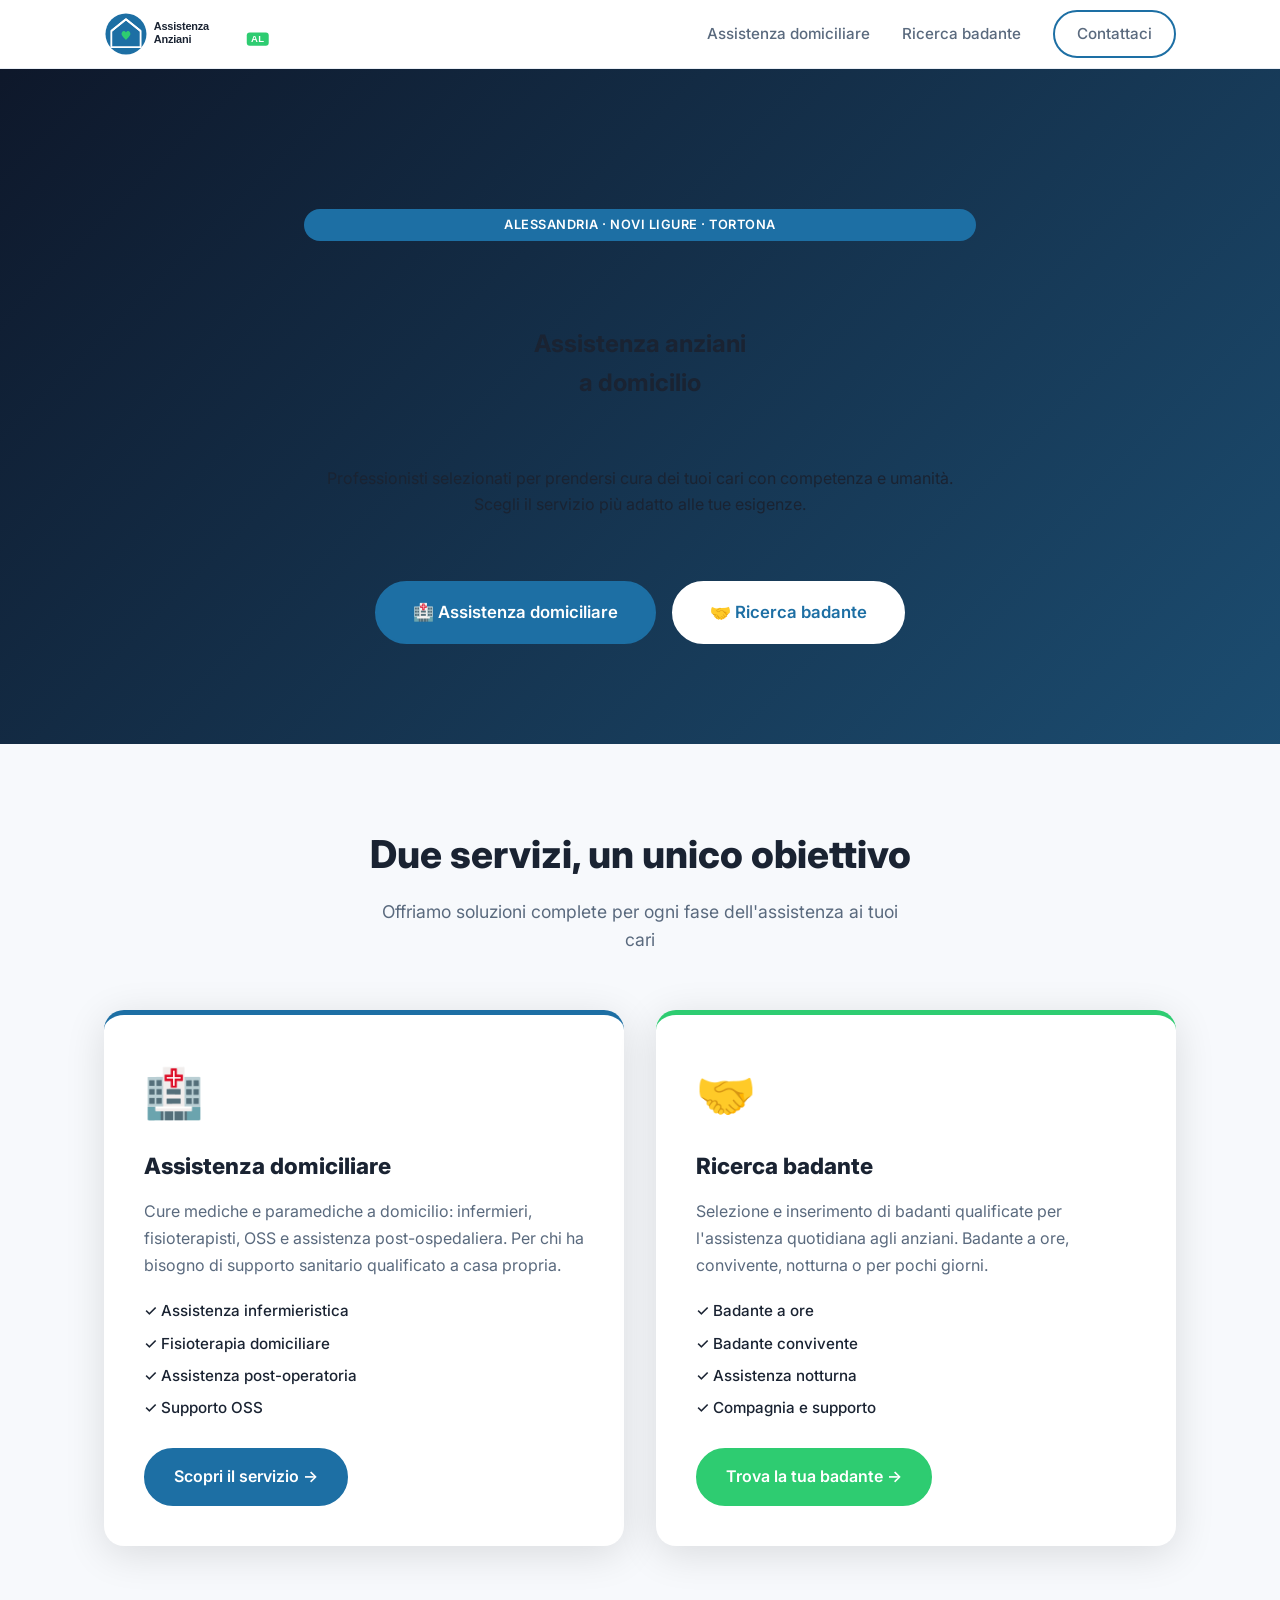
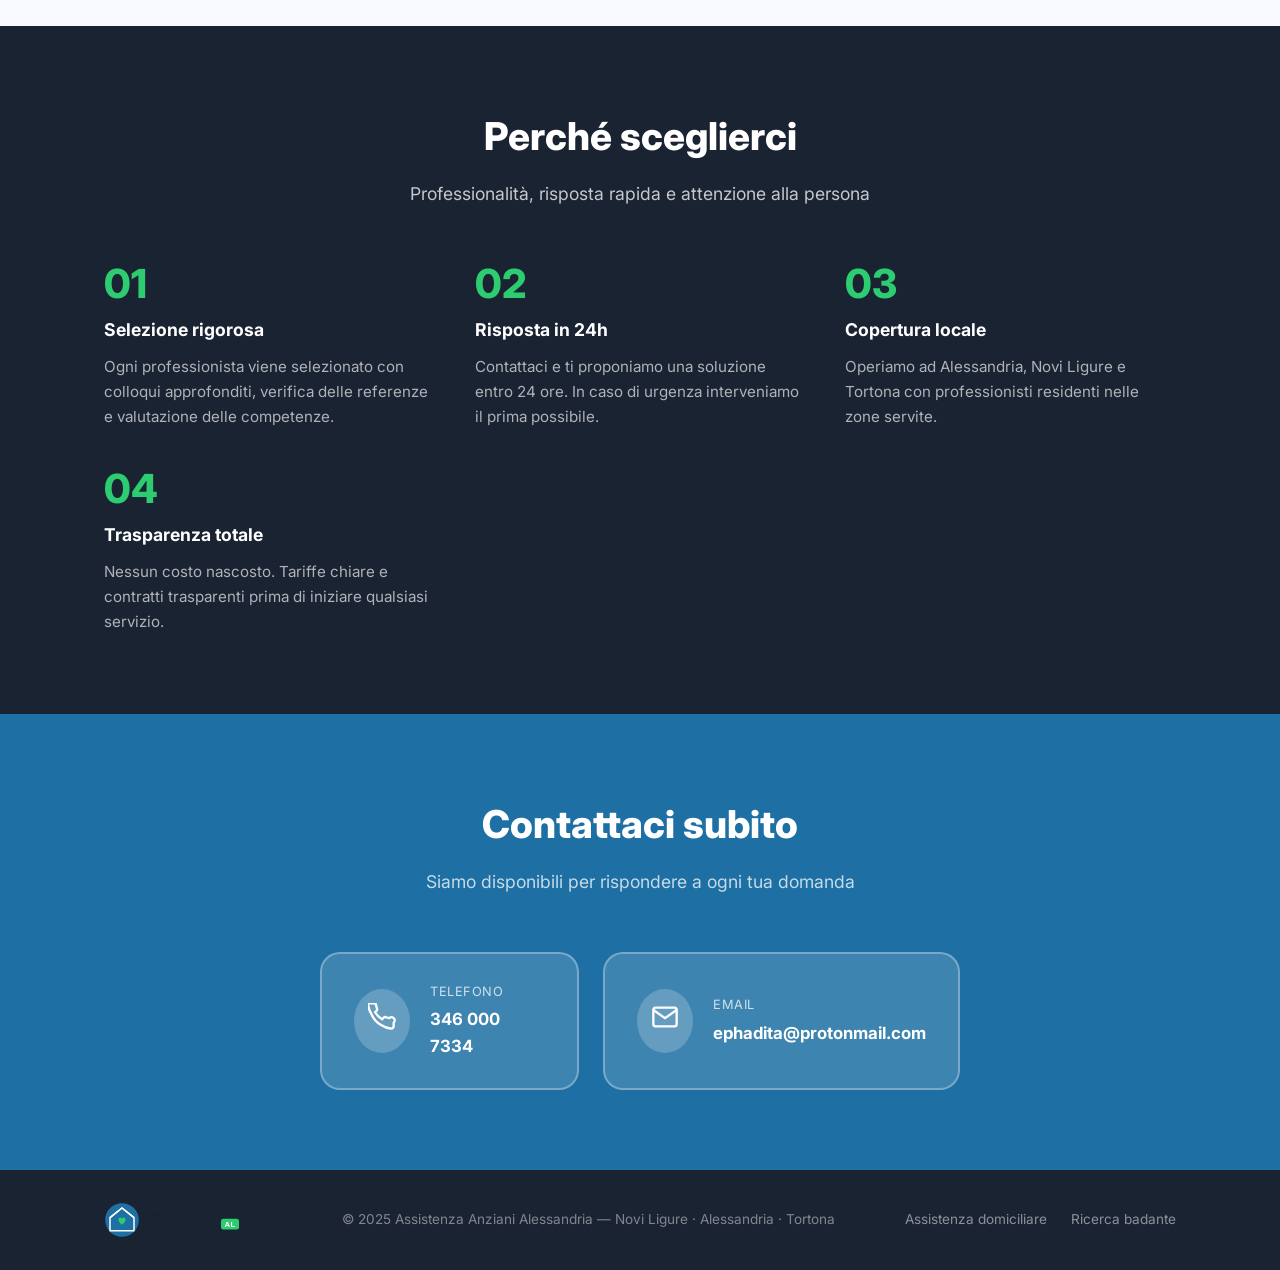
==== index.html @ 013800fb "Add SVG logo to navbar and footer" ====
<!DOCTYPE html>
<html lang="it">
<head>
  <meta charset="UTF-8" />
  <meta name="viewport" content="width=device-width, initial-scale=1.0" />
  <title>Assistenza Anziani Alessandria — Cure Domiciliari e Badanti a Novi Ligure, Alessandria, Tortona</title>
  <meta name="description" content="Assistenza anziani ad Alessandria, Novi Ligure e Tortona. Servizi di assistenza domiciliare professionale e ricerca badanti qualificate. Contattaci subito." />
  <meta name="keywords" content="assistenza anziani Alessandria, badante Alessandria, assistenza domiciliare Novi Ligure, badante Tortona, cure domiciliari Alessandria" />
  <link rel="canonical" href="https://assistenzaanzianialessandria.it/" />
  <meta property="og:title" content="Assistenza Anziani Alessandria" />
  <meta property="og:description" content="Assistenza domiciliare e badanti qualificate ad Alessandria, Novi Ligure e Tortona." />
  <meta property="og:type" content="website" />
  <link rel="preconnect" href="https://fonts.googleapis.com" />
  <link rel="preconnect" href="https://fonts.gstatic.com" crossorigin />
  <link href="https://fonts.googleapis.com/css2?family=Inter:wght@400;500;600;700;800&display=swap" rel="stylesheet" />
  <link rel="stylesheet" href="style.css" />
  <script type="application/ld+json">
  {
    "@context": "https://schema.org",
    "@type": "LocalBusiness",
    "name": "Assistenza Anziani Alessandria",
    "description": "Servizi di assistenza domiciliare e ricerca badanti ad Alessandria, Novi Ligure e Tortona",
    "telephone": "+393460007334",
    "email": "ephadita@protonmail.com",
    "areaServed": ["Alessandria", "Novi Ligure", "Tortona"],
    "serviceType": ["Assistenza domiciliare", "Badante a ore", "Badante convivente"]
  }
  </script>
</head>
<body>

  <header class="navbar">
    <div class="container nav-inner">
      <a href="index.html" class="logo-img"><img src="logo.svg" alt="Assistenza Anziani Alessandria" height="44" /></a>
      <nav class="nav-links">
        <a href="assistenza-domiciliare.html">Assistenza domiciliare</a>
        <a href="badante.html">Ricerca badante</a>
        <a href="#contatti" class="btn btn-outline">Contattaci</a>
      </nav>
      <button class="hamburger" id="hamburger" aria-label="Menu">
        <span></span><span></span><span></span>
      </button>
    </div>
    <div class="mobile-menu" id="mobileMenu">
      <a href="assistenza-domiciliare.html" onclick="closeMobileMenu()">Assistenza domiciliare</a>
      <a href="badante.html" onclick="closeMobileMenu()">Ricerca badante</a>
      <a href="#contatti" onclick="closeMobileMenu()">Contattaci</a>
    </div>
  </header>

  <!-- HERO -->
  <section class="hero">
    <video class="hero-video" autoplay muted loop playsinline>
      <source src="video/hero.mp4" type="video/mp4" />
    </video>
    <div class="hero-overlay"></div>
    <div class="container hero-inner hero-center">
      <span class="badge">Alessandria · Novi Ligure · Tortona</span>
      <h1>Assistenza anziani<br />a domicilio</h1>
      <p>Professionisti selezionati per prendersi cura dei tuoi cari con competenza e umanità. Scegli il servizio più adatto alle tue esigenze.</p>
      <div class="hero-cta hero-cta-center">
        <a href="assistenza-domiciliare.html" class="btn btn-primary btn-lg">🏥 Assistenza domiciliare</a>
        <a href="badante.html" class="btn btn-white btn-lg">🤝 Ricerca badante</a>
      </div>
    </div>
  </section>

  <!-- DUE SERVIZI -->
  <section class="section section-light">
    <div class="container">
      <div class="section-header">
        <h2>Due servizi, un unico obiettivo</h2>
        <p>Offriamo soluzioni complete per ogni fase dell'assistenza ai tuoi cari</p>
      </div>
      <div class="split-grid">
        <div class="split-card split-blue">
          <div class="split-icon">🏥</div>
          <h3>Assistenza domiciliare</h3>
          <p>Cure mediche e paramediche a domicilio: infermieri, fisioterapisti, OSS e assistenza post-ospedaliera. Per chi ha bisogno di supporto sanitario qualificato a casa propria.</p>
          <ul class="split-list">
            <li>✓ Assistenza infermieristica</li>
            <li>✓ Fisioterapia domiciliare</li>
            <li>✓ Assistenza post-operatoria</li>
            <li>✓ Supporto OSS</li>
          </ul>
          <a href="assistenza-domiciliare.html" class="btn btn-primary">Scopri il servizio →</a>
        </div>
        <div class="split-card split-green">
          <div class="split-icon">🤝</div>
          <h3>Ricerca badante</h3>
          <p>Selezione e inserimento di badanti qualificate per l'assistenza quotidiana agli anziani. Badante a ore, convivente, notturna o per pochi giorni.</p>
          <ul class="split-list">
            <li>✓ Badante a ore</li>
            <li>✓ Badante convivente</li>
            <li>✓ Assistenza notturna</li>
            <li>✓ Compagnia e supporto</li>
          </ul>
          <a href="badante.html" class="btn btn-accent">Trova la tua badante →</a>
        </div>
      </div>
    </div>
  </section>

  <!-- PERCHÉ NOI -->
  <section class="section section-dark">
    <div class="container">
      <div class="section-header light">
        <h2>Perché sceglierci</h2>
        <p>Professionalità, risposta rapida e attenzione alla persona</p>
      </div>
      <div class="features-grid">
        <div class="feature">
          <div class="feature-num">01</div>
          <h3>Selezione rigorosa</h3>
          <p>Ogni professionista viene selezionato con colloqui approfonditi, verifica delle referenze e valutazione delle competenze.</p>
        </div>
        <div class="feature">
          <div class="feature-num">02</div>
          <h3>Risposta in 24h</h3>
          <p>Contattaci e ti proponiamo una soluzione entro 24 ore. In caso di urgenza interveniamo il prima possibile.</p>
        </div>
        <div class="feature">
          <div class="feature-num">03</div>
          <h3>Copertura locale</h3>
          <p>Operiamo ad Alessandria, Novi Ligure e Tortona con professionisti residenti nelle zone servite.</p>
        </div>
        <div class="feature">
          <div class="feature-num">04</div>
          <h3>Trasparenza totale</h3>
          <p>Nessun costo nascosto. Tariffe chiare e contratti trasparenti prima di iniziare qualsiasi servizio.</p>
        </div>
      </div>
    </div>
  </section>

  <!-- CONTATTI -->
  <section id="contatti" class="section section-primary">
    <div class="container">
      <div class="section-header light">
        <h2>Contattaci subito</h2>
        <p>Siamo disponibili per rispondere a ogni tua domanda</p>
      </div>
      <div class="contact-grid">
        <a href="tel:3460007334" class="contact-card">
          <div class="contact-icon">
            <svg width="28" height="28" viewBox="0 0 24 24" fill="none" stroke="currentColor" stroke-width="2"><path d="M22 16.92v3a2 2 0 01-2.18 2 19.79 19.79 0 01-8.63-3.07A19.5 19.5 0 013.07 9.81a19.79 19.79 0 01-3.07-8.67A2 2 0 012 .18h3a2 2 0 012 1.72c.127.96.361 1.903.7 2.81a2 2 0 01-.45 2.11L6.09 7.91a16 16 0 006 6l1.27-1.27a2 2 0 012.11-.45c.907.339 1.85.573 2.81.7A2 2 0 0122 16.92z"/></svg>
          </div>
          <div>
            <p class="contact-label">Telefono</p>
            <p class="contact-value">346 000 7334</p>
          </div>
        </a>
        <a href="mailto:ephadita@protonmail.com" class="contact-card">
          <div class="contact-icon">
            <svg width="28" height="28" viewBox="0 0 24 24" fill="none" stroke="currentColor" stroke-width="2"><path d="M4 4h16c1.1 0 2 .9 2 2v12c0 1.1-.9 2-2 2H4c-1.1 0-2-.9-2-2V6c0-1.1.9-2 2-2z"/><polyline points="22,6 12,13 2,6"/></svg>
          </div>
          <div>
            <p class="contact-label">Email</p>
            <p class="contact-value">ephadita@protonmail.com</p>
          </div>
        </a>
      </div>
    </div>
  </section>

  <footer class="footer">
    <div class="container footer-inner">
      <img src="logo.svg" alt="Assistenza Anziani Alessandria" height="36" />
      <p>© 2025 Assistenza Anziani Alessandria — Novi Ligure · Alessandria · Tortona</p>
      <div class="footer-links">
        <a href="assistenza-domiciliare.html">Assistenza domiciliare</a>
        <a href="badante.html">Ricerca badante</a>
      </div>
    </div>
  </footer>

  <script src="main.js"></script>
</body>
</html>
---- style.css ----
*, *::before, *::after { box-sizing: border-box; margin: 0; padding: 0; }

:root {
  --primary: #1d6fa4;
  --primary-dark: #155a87;
  --primary-light: #e8f4fd;
  --accent: #2ecc71;
  --accent-dark: #27ae60;
  --dark: #1a2332;
  --dark-mid: #2c3e50;
  --gray-100: #f7f9fc;
  --gray-200: #e9eef5;
  --gray-400: #9aa5b4;
  --gray-600: #5a6a7e;
  --white: #ffffff;
  --text: #1a2332;
  --text-light: #5a6a7e;
  --radius: 12px;
  --radius-lg: 20px;
  --shadow: 0 4px 24px rgba(0,0,0,0.08);
  --shadow-lg: 0 8px 40px rgba(0,0,0,0.12);
  --font: 'Inter', system-ui, sans-serif;
}

html { scroll-behavior: smooth; }
body { font-family: var(--font); color: var(--text); background: var(--white); line-height: 1.6; }

/* LAYOUT */
.container { max-width: 1120px; margin: 0 auto; padding: 0 24px; }
.section { padding: 80px 0; }
.section-light { background: var(--gray-100); }
.section-dark { background: var(--dark); }
.section-primary { background: var(--primary); }

/* SECTION HEADER */
.section-header { text-align: center; margin-bottom: 56px; }
.section-header h2 { font-size: clamp(1.8rem, 3vw, 2.5rem); font-weight: 800; margin-bottom: 12px; }
.section-header p { font-size: 1.1rem; color: var(--text-light); max-width: 540px; margin: 0 auto; }
.section-header.light h2 { color: var(--white); }
.section-header.light p { color: rgba(255,255,255,0.75); }

/* BUTTONS */
.btn {
  display: inline-flex; align-items: center; gap: 8px;
  padding: 14px 28px; border-radius: 50px; font-weight: 600; font-size: 1rem;
  text-decoration: none; border: 2px solid transparent; cursor: pointer;
  transition: all .2s ease; white-space: nowrap;
}
.btn-primary { background: var(--primary); color: var(--white); border-color: var(--primary); }
.btn-primary:hover { background: var(--primary-dark); border-color: var(--primary-dark); transform: translateY(-2px); box-shadow: var(--shadow); }
.btn-secondary { background: var(--white); color: var(--primary); border-color: var(--gray-200); }
.btn-secondary:hover { border-color: var(--primary); transform: translateY(-2px); }
.btn-outline { border-color: var(--primary); color: var(--primary); background: transparent; padding: 10px 22px; }
.btn-outline:hover { background: var(--primary); color: var(--white); }

/* NAVBAR */
.navbar {
  position: sticky; top: 0; z-index: 100;
  background: rgba(255,255,255,0.95); backdrop-filter: blur(12px);
  border-bottom: 1px solid var(--gray-200);
}
.nav-inner { display: flex; align-items: center; justify-content: space-between; height: 68px; }
.logo { font-size: 1.4rem; font-weight: 800; color: var(--dark); text-decoration: none; }
.logo span { color: var(--primary); }
.nav-links { display: flex; align-items: center; gap: 32px; }
.nav-links a { color: var(--text-light); text-decoration: none; font-weight: 500; font-size: .95rem; transition: color .2s; }
.nav-links a:hover { color: var(--primary); }
.hamburger { display: none; flex-direction: column; gap: 5px; background: none; border: none; cursor: pointer; padding: 4px; }
.hamburger span { display: block; width: 24px; height: 2px; background: var(--dark); border-radius: 2px; transition: all .3s; }
.mobile-menu { display: none; flex-direction: column; padding: 16px 24px 24px; border-top: 1px solid var(--gray-200); gap: 4px; }
.mobile-menu a { padding: 12px 0; color: var(--text); font-weight: 500; text-decoration: none; border-bottom: 1px solid var(--gray-200); }
.mobile-menu.open { display: flex; }

/* HERO */
.hero { position: relative; padding: 140px 0 100px; overflow: hidden; background: var(--dark); }
.hero-video {
  position: absolute; inset: 0; width: 100%; height: 100%;
  object-fit: cover; object-position: center; z-index: 0;
}
.hero-overlay {
  position: absolute; inset: 0; z-index: 1;
  background: linear-gradient(135deg, rgba(10,20,40,0.75) 0%, rgba(29,111,164,0.55) 100%);
}
.hero-inner { position: relative; z-index: 2; display: grid; grid-template-columns: 1fr 1fr; gap: 64px; align-items: center; }
.hero-text h1 { color: var(--white); }
.hero-text p { color: rgba(255,255,255,0.85); }
.badge { display: inline-block; background: var(--primary); color: var(--white); font-size: .8rem; font-weight: 600; padding: 6px 16px; border-radius: 50px; margin-bottom: 20px; letter-spacing: .5px; text-transform: uppercase; }
.hero-text h1 { font-size: clamp(2.2rem, 4vw, 3.2rem); font-weight: 800; line-height: 1.15; margin-bottom: 20px; color: var(--dark); }
.hero-text p { font-size: 1.15rem; color: var(--text-light); margin-bottom: 36px; max-width: 480px; }
.hero-cta { display: flex; gap: 16px; flex-wrap: wrap; }
.hero-visual { display: flex; flex-direction: column; gap: 16px; }
.hero-card {
  background: var(--white); border-radius: var(--radius); padding: 20px 24px;
  box-shadow: var(--shadow); display: flex; align-items: center; gap: 16px;
  border-left: 4px solid var(--primary);
}
.hero-card-icon { font-size: 1.8rem; }
.hero-card-title { font-weight: 700; font-size: 1rem; color: var(--dark); }
.hero-card-sub { font-size: .875rem; color: var(--text-light); }

/* SERVICES */
.services-grid { display: grid; grid-template-columns: repeat(auto-fit, minmax(300px, 1fr)); gap: 24px; }
.service-card {
  background: var(--white); border-radius: var(--radius-lg); padding: 32px;
  box-shadow: var(--shadow); transition: transform .2s, box-shadow .2s;
  border: 1px solid var(--gray-200);
}
.service-card:hover { transform: translateY(-4px); box-shadow: var(--shadow-lg); }
.service-icon { font-size: 2.4rem; margin-bottom: 16px; }
.service-card h3 { font-size: 1.15rem; font-weight: 700; margin-bottom: 10px; color: var(--dark); }
.service-card p { color: var(--text-light); font-size: .95rem; line-height: 1.65; }

/* FEATURES */
.features-grid { display: grid; grid-template-columns: repeat(auto-fit, minmax(240px, 1fr)); gap: 40px; }
.feature { }
.feature-num { font-size: 2.5rem; font-weight: 800; color: var(--accent); line-height: 1; margin-bottom: 12px; }
.feature h3 { font-size: 1.1rem; font-weight: 700; color: var(--white); margin-bottom: 10px; }
.feature p { color: rgba(255,255,255,0.65); font-size: .95rem; line-height: 1.65; }

/* AREAS */
.areas-grid { display: grid; grid-template-columns: repeat(3, 1fr); gap: 24px; margin-bottom: 24px; }
.area-card {
  background: var(--white); border-radius: var(--radius-lg); padding: 36px 24px;
  text-align: center; box-shadow: var(--shadow); border: 2px solid var(--gray-200);
  transition: border-color .2s, transform .2s;
}
.area-card:hover { border-color: var(--primary); transform: translateY(-4px); }
.area-pin { font-size: 2rem; margin-bottom: 12px; }
.area-card h3 { font-size: 1.25rem; font-weight: 700; margin-bottom: 8px; color: var(--dark); }
.area-card p { color: var(--text-light); font-size: .9rem; }
.areas-note { text-align: center; color: var(--text-light); font-size: .95rem; }
.areas-note a { color: var(--primary); font-weight: 600; text-decoration: none; }
.areas-note a:hover { text-decoration: underline; }

/* CONTACTS */
.contact-grid { display: grid; grid-template-columns: repeat(2, 1fr); gap: 24px; max-width: 640px; margin: 0 auto; }
.contact-card {
  background: rgba(255,255,255,0.15); border: 2px solid rgba(255,255,255,0.3);
  border-radius: var(--radius-lg); padding: 28px 32px; display: flex;
  align-items: center; gap: 20px; text-decoration: none; color: var(--white);
  transition: background .2s, transform .2s;
}
.contact-card:hover { background: rgba(255,255,255,0.25); transform: translateY(-2px); }
.contact-icon { background: rgba(255,255,255,0.2); border-radius: 50%; padding: 14px; flex-shrink: 0; }
.contact-label { font-size: .8rem; opacity: .75; text-transform: uppercase; letter-spacing: .5px; margin-bottom: 4px; }
.contact-value { font-weight: 700; font-size: 1.05rem; }

/* FOOTER */
.footer { background: var(--dark); padding: 32px 0; }
.footer-inner { display: flex; align-items: center; justify-content: space-between; flex-wrap: wrap; gap: 16px; }
.footer .logo { color: var(--white); }
.footer p { color: rgba(255,255,255,0.45); font-size: .85rem; }
.footer-links { display: flex; gap: 24px; }
.footer-links a { color: rgba(255,255,255,0.5); font-size: .85rem; text-decoration: none; transition: color .2s; }
.footer-links a:hover { color: var(--white); }

/* RESPONSIVE */
@media (max-width: 768px) {
  .nav-links { display: none; }
  .hamburger { display: flex; }
  .hero { padding: 60px 0 40px; }
  .hero-inner { grid-template-columns: 1fr; gap: 40px; }
  .hero-visual { flex-direction: column; }
  .areas-grid { grid-template-columns: 1fr; }
  .contact-grid { grid-template-columns: 1fr; }
  .footer-inner { flex-direction: column; text-align: center; }
  .footer-links { justify-content: center; }
  .section { padding: 56px 0; }
}

@media (max-width: 480px) {
  .hero-cta { flex-direction: column; }
  .btn { justify-content: center; }
}

/* WIZARD */
.wizard { max-width: 780px; margin: 0 auto; background: var(--white); border-radius: var(--radius-lg); box-shadow: var(--shadow-lg); padding: 48px; }

.wizard-progress { display: flex; align-items: center; justify-content: center; margin-bottom: 48px; }
.wizard-step-dot {
  width: 36px; height: 36px; border-radius: 50%; background: var(--gray-200);
  color: var(--gray-400); font-weight: 700; font-size: .9rem;
  display: flex; align-items: center; justify-content: center;
  transition: all .3s;
}
.wizard-step-dot.active { background: var(--primary); color: var(--white); }
.wizard-step-dot.done { background: var(--accent); color: var(--white); }
.wizard-line { flex: 1; height: 2px; background: var(--gray-200); max-width: 80px; margin: 0 8px; }

.wizard-panel { display: none; }
.wizard-panel.active { display: block; }
.wizard-title { font-size: 1.2rem; font-weight: 700; color: var(--dark); margin-bottom: 24px; }

/* Radio group */
.radio-group { display: flex; gap: 16px; flex-wrap: wrap; }
.radio-group.vertical { flex-direction: column; gap: 10px; }
.radio-card input { display: none; }
.radio-box {
  display: flex; flex-direction: column; align-items: center; gap: 8px;
  padding: 18px 24px; border: 2px solid var(--gray-200); border-radius: var(--radius);
  cursor: pointer; transition: all .2s; min-width: 120px; text-align: center;
  font-weight: 600; font-size: .95rem; color: var(--text);
}
.radio-card.wide .radio-box { flex-direction: row; justify-content: flex-start; min-width: 100%; padding: 14px 20px; }
.radio-icon { font-size: 1.8rem; }
.radio-card input:checked + .radio-box { border-color: var(--primary); background: var(--primary-light); color: var(--primary); }
.radio-box:hover { border-color: var(--primary); }

/* Activities grid */
.activities-grid { display: grid; grid-template-columns: repeat(5, 1fr); gap: 12px; }
.activity-card input { display: none; }
.activity-box {
  display: flex; flex-direction: column; align-items: center; gap: 10px;
  padding: 18px 10px; border: 2px solid var(--gray-200); border-radius: var(--radius);
  cursor: pointer; transition: all .2s; text-align: center;
  font-size: .8rem; font-weight: 600; color: var(--gray-600); text-transform: uppercase; letter-spacing: .3px;
}
.activity-icon { font-size: 2rem; }
.activity-card input:checked + .activity-box { border-color: var(--primary); background: var(--primary-light); color: var(--primary); }
.activity-box:hover { border-color: var(--primary); transform: translateY(-2px); }

/* Form fields */
.form-grid { display: grid; grid-template-columns: 1fr 1fr; gap: 20px; }
.form-field { display: flex; flex-direction: column; gap: 8px; }
.form-field.full { grid-column: 1 / -1; }
.form-field label { font-weight: 600; font-size: .9rem; color: var(--dark); }
.form-field input, .form-field textarea {
  padding: 12px 16px; border: 2px solid var(--gray-200); border-radius: var(--radius);
  font-family: var(--font); font-size: 1rem; color: var(--text);
  transition: border-color .2s; resize: vertical;
}
.form-field input:focus, .form-field textarea:focus { outline: none; border-color: var(--primary); }

/* Wizard nav */
.wizard-nav { display: flex; justify-content: space-between; margin-top: 40px; gap: 16px; }

/* Success */
.wizard-success { text-align: center; padding: 32px 0; }
.success-icon { font-size: 4rem; margin-bottom: 16px; }
.wizard-success h3 { font-size: 1.8rem; font-weight: 800; color: var(--dark); margin-bottom: 12px; }
.wizard-success p { color: var(--text-light); font-size: 1.05rem; }

/* Responsive wizard */
@media (max-width: 768px) {
  .wizard { padding: 28px 20px; }
  .activities-grid { grid-template-columns: repeat(3, 1fr); }
  .form-grid { grid-template-columns: 1fr; }
  .radio-group { gap: 10px; }
}
@media (max-width: 480px) {
  .activities-grid { grid-template-columns: repeat(2, 1fr); }
}

/* LOGO EM */
.logo em { color: var(--accent); font-style: normal; margin-left: 2px; }

/* NAV ACTIVE */
.nav-links a.active { color: var(--primary); font-weight: 700; }

/* BTN VARIANTS */
.btn-lg { padding: 16px 36px; font-size: 1.05rem; }
.btn-white { background: var(--white); color: var(--primary); border-color: var(--white); }
.btn-white:hover { background: var(--gray-100); transform: translateY(-2px); }
.btn-accent { background: var(--accent); color: var(--white); border-color: var(--accent); }
.btn-accent:hover { background: var(--accent-dark); border-color: var(--accent-dark); transform: translateY(-2px); }

/* HERO VARIANTS */
.hero-static { padding: 120px 0 80px; }
.hero-blue { background: linear-gradient(135deg, var(--primary-dark) 0%, var(--primary) 100%); }
.hero-green { background: linear-gradient(135deg, #1a7a4a 0%, var(--accent-dark) 100%); }
.hero-center { grid-template-columns: 1fr; text-align: center; max-width: 720px; margin: 0 auto; }
.hero-cta-center { justify-content: center; }

/* SPLIT GRID */
.split-grid { display: grid; grid-template-columns: 1fr 1fr; gap: 32px; }
.split-card { background: var(--white); border-radius: var(--radius-lg); padding: 40px; box-shadow: var(--shadow-lg); border-top: 5px solid transparent; }
.split-blue { border-top-color: var(--primary); }
.split-green { border-top-color: var(--accent); }
.split-icon { font-size: 3rem; margin-bottom: 16px; }
.split-card h3 { font-size: 1.4rem; font-weight: 800; margin-bottom: 14px; color: var(--dark); }
.split-card p { color: var(--text-light); line-height: 1.7; margin-bottom: 20px; }
.split-list { list-style: none; margin-bottom: 28px; display: flex; flex-direction: column; gap: 8px; }
.split-list li { color: var(--text); font-weight: 500; font-size: .95rem; }

/* STEPS GRID */
.steps-grid { display: flex; align-items: center; justify-content: center; gap: 16px; flex-wrap: wrap; }
.step { text-align: center; max-width: 220px; }
.step-num { width: 56px; height: 56px; border-radius: 50%; background: var(--primary); color: var(--white); font-size: 1.4rem; font-weight: 800; display: flex; align-items: center; justify-content: center; margin: 0 auto 16px; }
.step h3 { font-size: 1.1rem; font-weight: 700; color: var(--white); margin-bottom: 8px; }
.step p { color: rgba(255,255,255,0.65); font-size: .9rem; line-height: 1.6; }
.step-arrow { font-size: 2rem; color: rgba(255,255,255,0.3); }

@media (max-width: 768px) {
  .split-grid { grid-template-columns: 1fr; }
  .step-arrow { transform: rotate(90deg); }
  .hero-center { text-align: left; }
  .hero-cta-center { justify-content: flex-start; }
}

/* LOGO IMG */
.logo-img { display: flex; align-items: center; text-decoration: none; }
.logo-img img { display: block; }
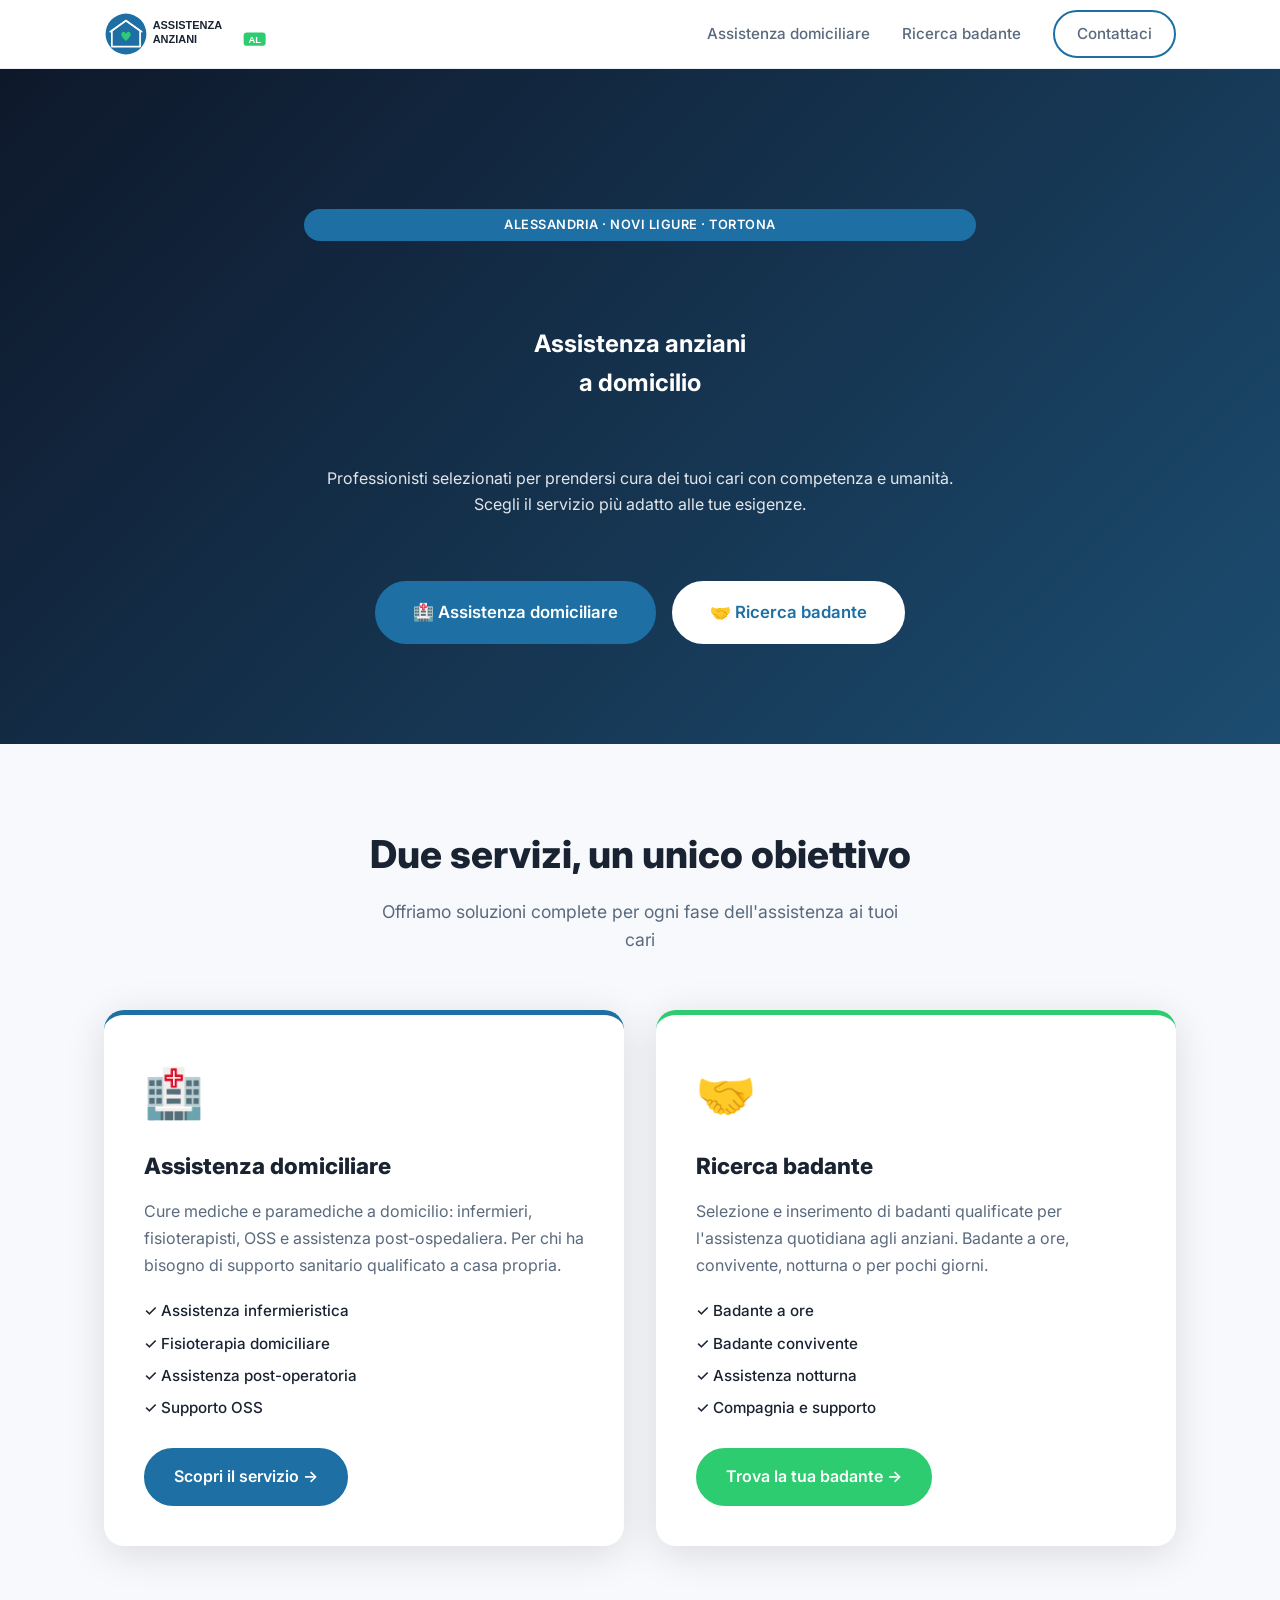
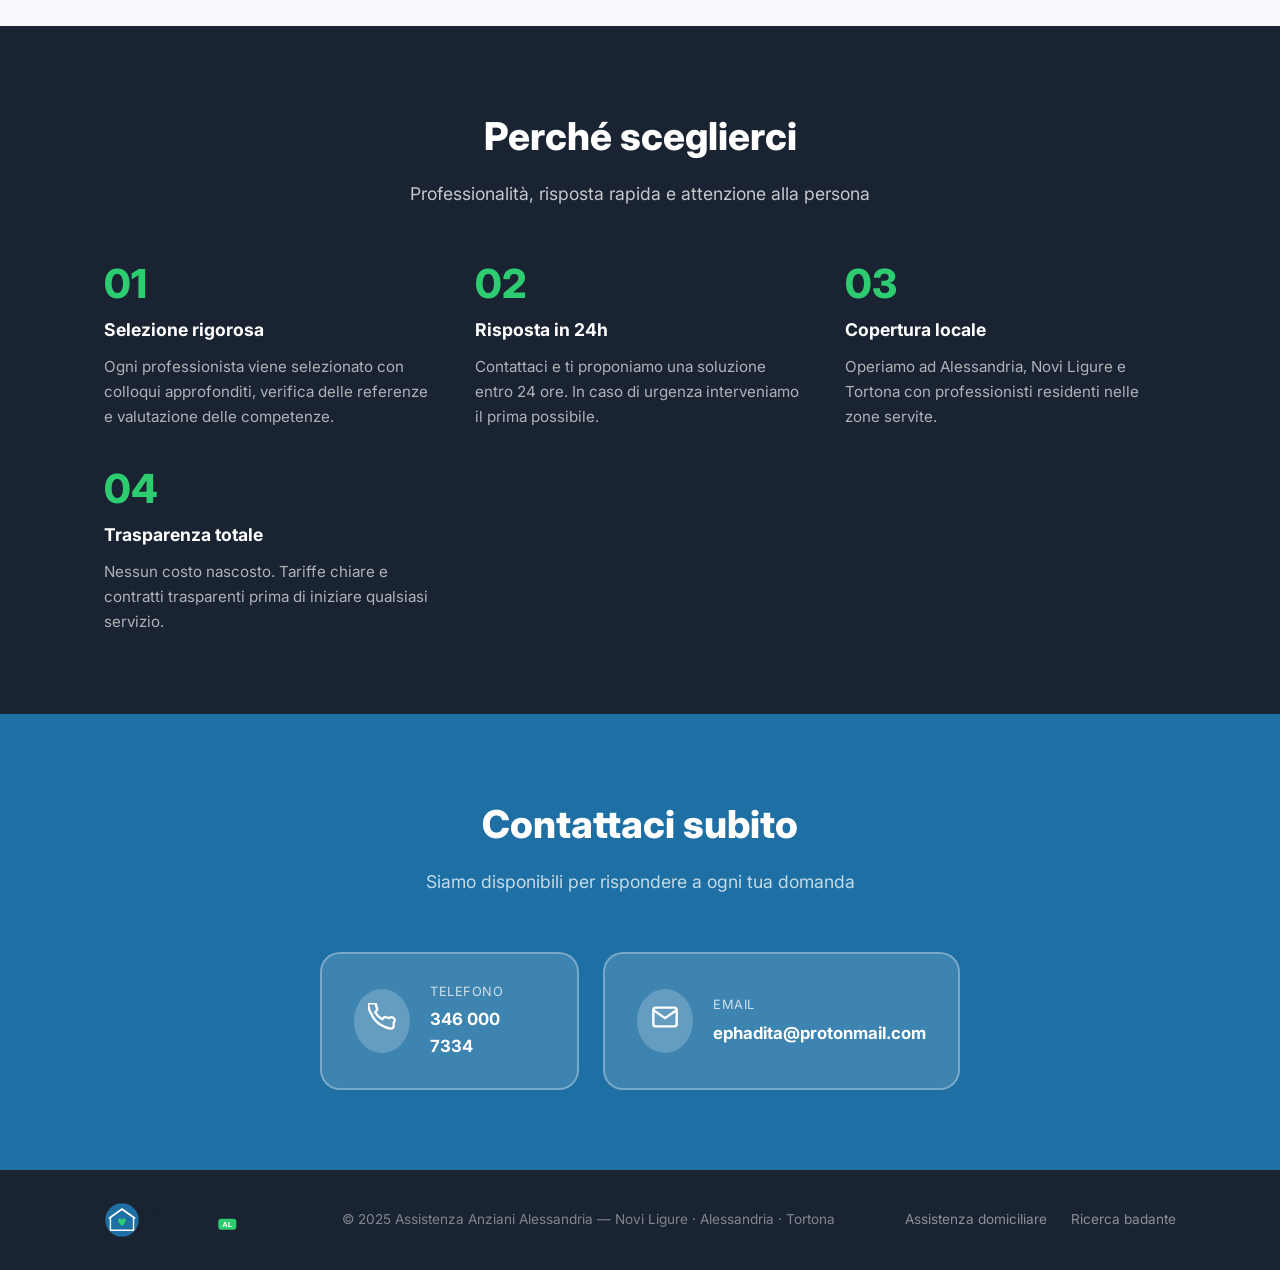
==== commit 10164db0: "Force white text on hero via inline style" ====
--- a/index.html
+++ b/index.html
@@ -56,8 +56,8 @@
     <div class="hero-overlay"></div>
     <div class="container hero-inner hero-center">
       <span class="badge">Alessandria · Novi Ligure · Tortona</span>
-      <h1>Assistenza anziani<br />a domicilio</h1>
-      <p>Professionisti selezionati per prendersi cura dei tuoi cari con competenza e umanità. Scegli il servizio più adatto alle tue esigenze.</p>
+      <h1 style="color:#ffffff;">Assistenza anziani<br />a domicilio</h1>
+      <p style="color:rgba(255,255,255,0.88);">Professionisti selezionati per prendersi cura dei tuoi cari con competenza e umanità. Scegli il servizio più adatto alle tue esigenze.</p>
       <div class="hero-cta hero-cta-center">
         <a href="assistenza-domiciliare.html" class="btn btn-primary btn-lg">🏥 Assistenza domiciliare</a>
         <a href="badante.html" class="btn btn-white btn-lg">🤝 Ricerca badante</a>
--- a/style.css
+++ b/style.css
@@ -268,7 +268,9 @@
 .hero-static { padding: 120px 0 80px; }
 .hero-blue { background: linear-gradient(135deg, var(--primary-dark) 0%, var(--primary) 100%); }
 .hero-green { background: linear-gradient(135deg, #1a7a4a 0%, var(--accent-dark) 100%); }
-.hero-center { grid-template-columns: 1fr; text-align: center; max-width: 720px; margin: 0 auto; }
+.hero-center { grid-template-columns: 1fr; text-align: center; max-width: 720px; margin: 0 auto; color: var(--white); }
+.hero-center h1 { color: var(--white); }
+.hero-center p { color: rgba(255,255,255,0.88); }
 .hero-cta-center { justify-content: center; }
 
 /* SPLIT GRID */
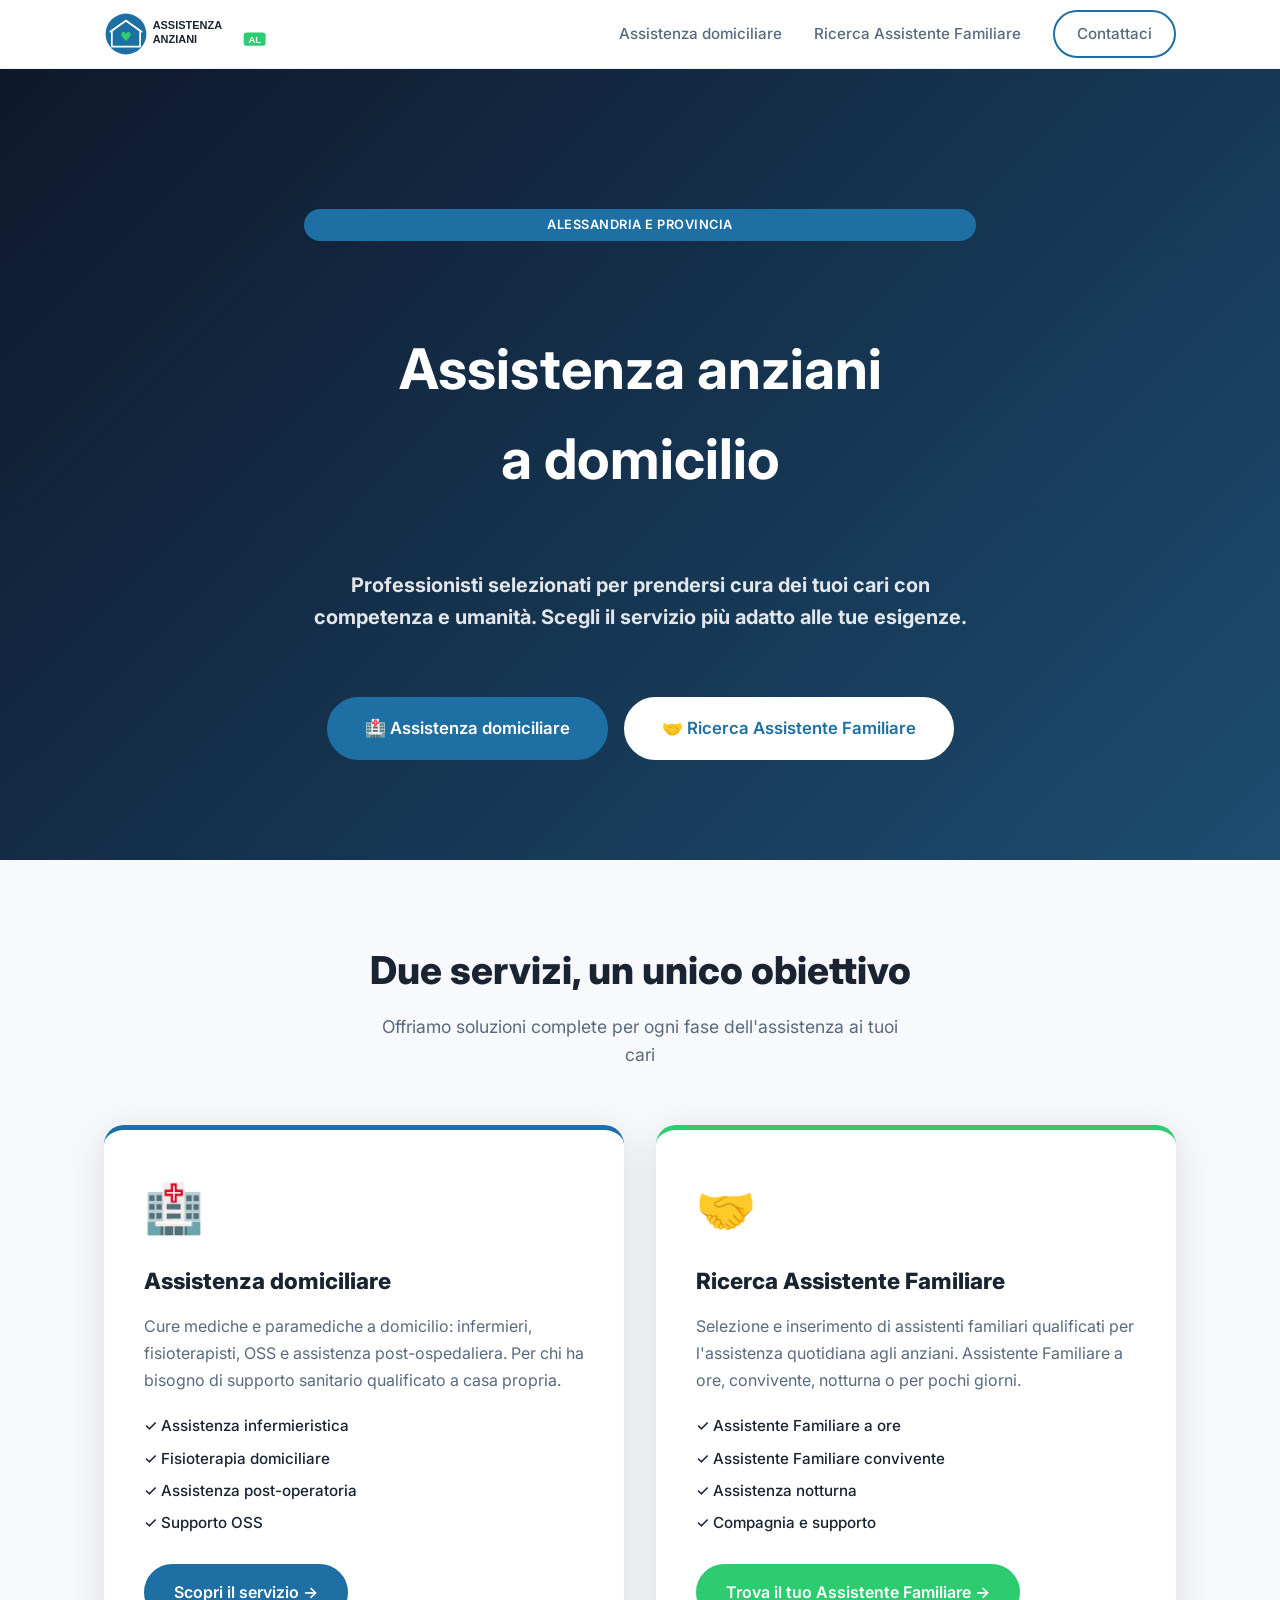
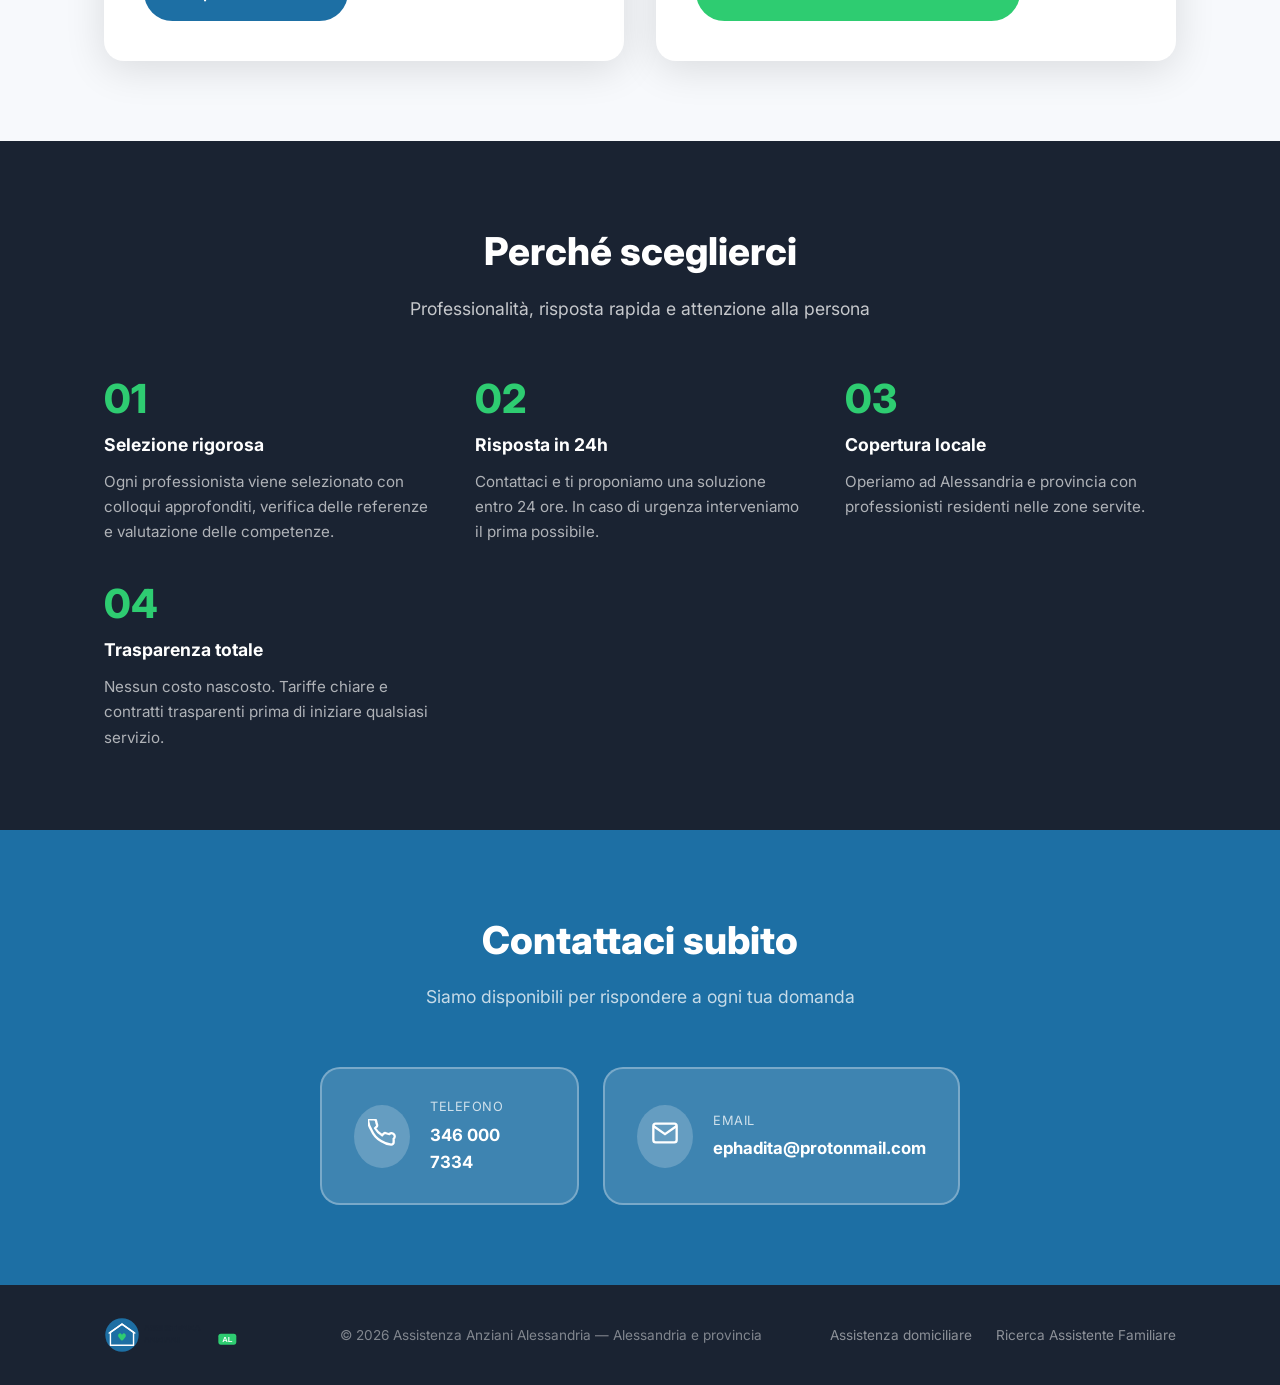
==== commit 89b277bb: "Replace badante with Assistente Familiare in UI, keep badante in SEO" ====
--- a/index.html
+++ b/index.html
@@ -4,11 +4,11 @@
   <meta charset="UTF-8" />
   <meta name="viewport" content="width=device-width, initial-scale=1.0" />
   <title>Assistenza Anziani Alessandria — Cure Domiciliari e Badanti a Novi Ligure, Alessandria, Tortona</title>
-  <meta name="description" content="Assistenza anziani ad Alessandria, Novi Ligure e Tortona. Servizi di assistenza domiciliare professionale e ricerca badanti qualificate. Contattaci subito." />
-  <meta name="keywords" content="assistenza anziani Alessandria, badante Alessandria, assistenza domiciliare Novi Ligure, badante Tortona, cure domiciliari Alessandria" />
+  <meta name="description" content="Assistenza anziani ad Alessandria e provincia. Servizi di assistenza domiciliare professionale e ricerca assistenti familiari qualificati. Contattaci subito." />
+  <meta name="keywords" content="assistenza anziani Alessandria, badante Alessandria, badante Tortona, cure domiciliari Alessandria" />
   <link rel="canonical" href="https://assistenzaanzianialessandria.it/" />
   <meta property="og:title" content="Assistenza Anziani Alessandria" />
-  <meta property="og:description" content="Assistenza domiciliare e badanti qualificate ad Alessandria, Novi Ligure e Tortona." />
+  <meta property="og:description" content="Assistenza domiciliare e assistenti familiari qualificati ad Alessandria e provincia." />
   <meta property="og:type" content="website" />
   <link rel="preconnect" href="https://fonts.googleapis.com" />
   <link rel="preconnect" href="https://fonts.gstatic.com" crossorigin />
@@ -19,11 +19,11 @@
     "@context": "https://schema.org",
     "@type": "LocalBusiness",
     "name": "Assistenza Anziani Alessandria",
-    "description": "Servizi di assistenza domiciliare e ricerca badanti ad Alessandria, Novi Ligure e Tortona",
+    "description": "Servizi di assistenza domiciliare e ricerca badanti ad Alessandria e provincia",
     "telephone": "+393460007334",
     "email": "ephadita@protonmail.com",
-    "areaServed": ["Alessandria", "Novi Ligure", "Tortona"],
-    "serviceType": ["Assistenza domiciliare", "Badante a ore", "Badante convivente"]
+    "areaServed": ["Alessandria e provincia"],
+    "serviceType": ["Assistenza domiciliare", "Assistente Familiare a ore", "Assistente Familiare convivente"]
   }
   </script>
 </head>
@@ -34,7 +34,7 @@
       <a href="index.html" class="logo-img"><img src="logo.svg" alt="Assistenza Anziani Alessandria" height="44" /></a>
       <nav class="nav-links">
         <a href="assistenza-domiciliare.html">Assistenza domiciliare</a>
-        <a href="badante.html">Ricerca badante</a>
+        <a href="badante.html">Ricerca Assistente Familiare</a>
         <a href="#contatti" class="btn btn-outline">Contattaci</a>
       </nav>
       <button class="hamburger" id="hamburger" aria-label="Menu">
@@ -43,7 +43,7 @@
     </div>
     <div class="mobile-menu" id="mobileMenu">
       <a href="assistenza-domiciliare.html" onclick="closeMobileMenu()">Assistenza domiciliare</a>
-      <a href="badante.html" onclick="closeMobileMenu()">Ricerca badante</a>
+      <a href="badante.html" onclick="closeMobileMenu()">Ricerca Assistente Familiare</a>
       <a href="#contatti" onclick="closeMobileMenu()">Contattaci</a>
     </div>
   </header>
@@ -55,12 +55,12 @@
     </video>
     <div class="hero-overlay"></div>
     <div class="container hero-inner hero-center">
-      <span class="badge">Alessandria · Novi Ligure · Tortona</span>
-      <h1 style="color:#ffffff;">Assistenza anziani<br />a domicilio</h1>
-      <p style="color:rgba(255,255,255,0.88);">Professionisti selezionati per prendersi cura dei tuoi cari con competenza e umanità. Scegli il servizio più adatto alle tue esigenze.</p>
+      <span class="badge">Alessandria e provincia</span>
+      <h1 style="color:#ffffff;font-size:clamp(2.4rem,4.5vw,3.5rem);">Assistenza anziani<br />a domicilio</h1>
+      <p style="color:rgba(255,255,255,0.88);font-weight:700;font-size:1.25rem;">Professionisti selezionati per prendersi cura dei tuoi cari con competenza e umanità. Scegli il servizio più adatto alle tue esigenze.</p>
       <div class="hero-cta hero-cta-center">
         <a href="assistenza-domiciliare.html" class="btn btn-primary btn-lg">🏥 Assistenza domiciliare</a>
-        <a href="badante.html" class="btn btn-white btn-lg">🤝 Ricerca badante</a>
+        <a href="badante.html" class="btn btn-white btn-lg">🤝 Ricerca Assistente Familiare</a>
       </div>
     </div>
   </section>
@@ -87,15 +87,15 @@
         </div>
         <div class="split-card split-green">
           <div class="split-icon">🤝</div>
-          <h3>Ricerca badante</h3>
-          <p>Selezione e inserimento di badanti qualificate per l'assistenza quotidiana agli anziani. Badante a ore, convivente, notturna o per pochi giorni.</p>
+          <h3>Ricerca Assistente Familiare</h3>
+          <p>Selezione e inserimento di assistenti familiari qualificati per l'assistenza quotidiana agli anziani. Assistente Familiare a ore, convivente, notturna o per pochi giorni.</p>
           <ul class="split-list">
-            <li>✓ Badante a ore</li>
-            <li>✓ Badante convivente</li>
+            <li>✓ Assistente Familiare a ore</li>
+            <li>✓ Assistente Familiare convivente</li>
             <li>✓ Assistenza notturna</li>
             <li>✓ Compagnia e supporto</li>
           </ul>
-          <a href="badante.html" class="btn btn-accent">Trova la tua badante →</a>
+          <a href="badante.html" class="btn btn-accent">Trova il tuo Assistente Familiare →</a>
         </div>
       </div>
     </div>
@@ -122,7 +122,7 @@
         <div class="feature">
           <div class="feature-num">03</div>
           <h3>Copertura locale</h3>
-          <p>Operiamo ad Alessandria, Novi Ligure e Tortona con professionisti residenti nelle zone servite.</p>
+          <p>Operiamo ad Alessandria e provincia con professionisti residenti nelle zone servite.</p>
         </div>
         <div class="feature">
           <div class="feature-num">04</div>
@@ -166,10 +166,10 @@
   <footer class="footer">
     <div class="container footer-inner">
       <img src="logo.svg" alt="Assistenza Anziani Alessandria" height="36" />
-      <p>© 2025 Assistenza Anziani Alessandria — Novi Ligure · Alessandria · Tortona</p>
+      <p>© 2026 Assistenza Anziani Alessandria — Alessandria e provincia</p>
       <div class="footer-links">
         <a href="assistenza-domiciliare.html">Assistenza domiciliare</a>
-        <a href="badante.html">Ricerca badante</a>
+        <a href="badante.html">Ricerca Assistente Familiare</a>
       </div>
     </div>
   </footer>
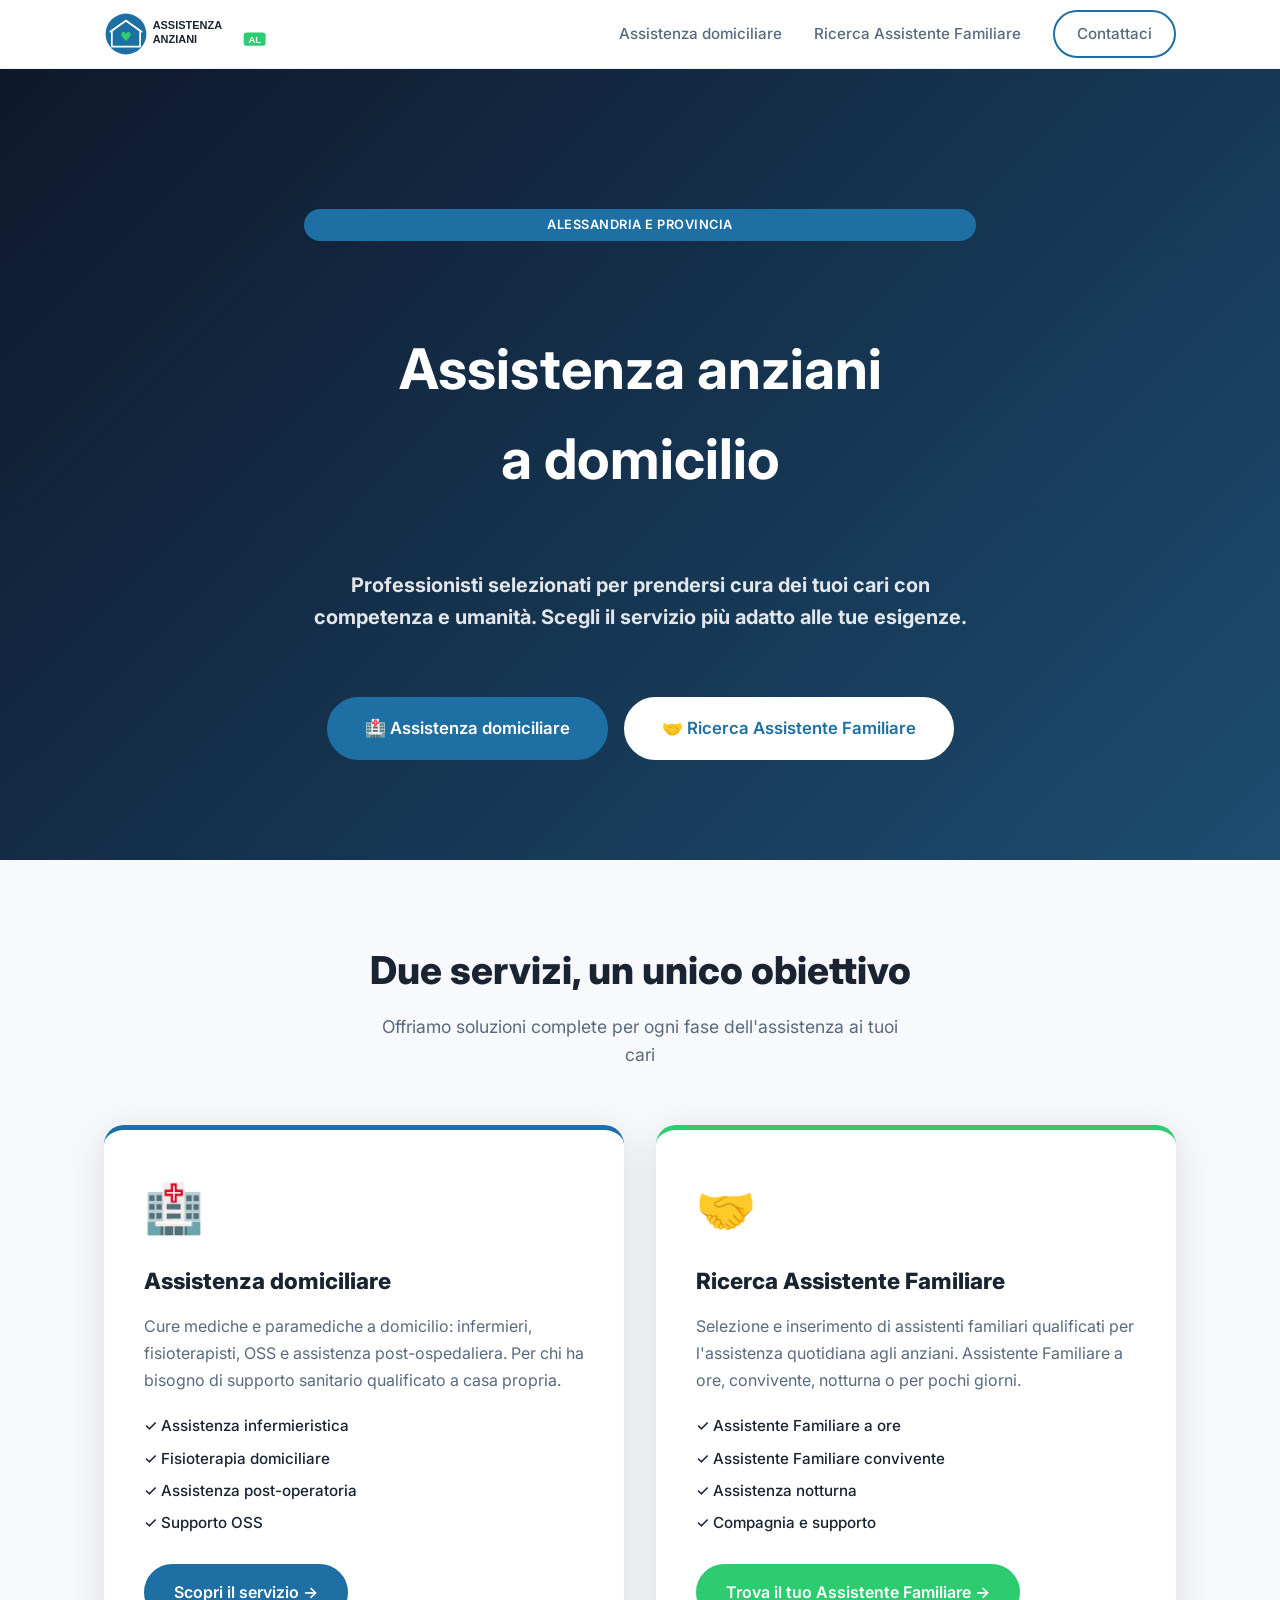
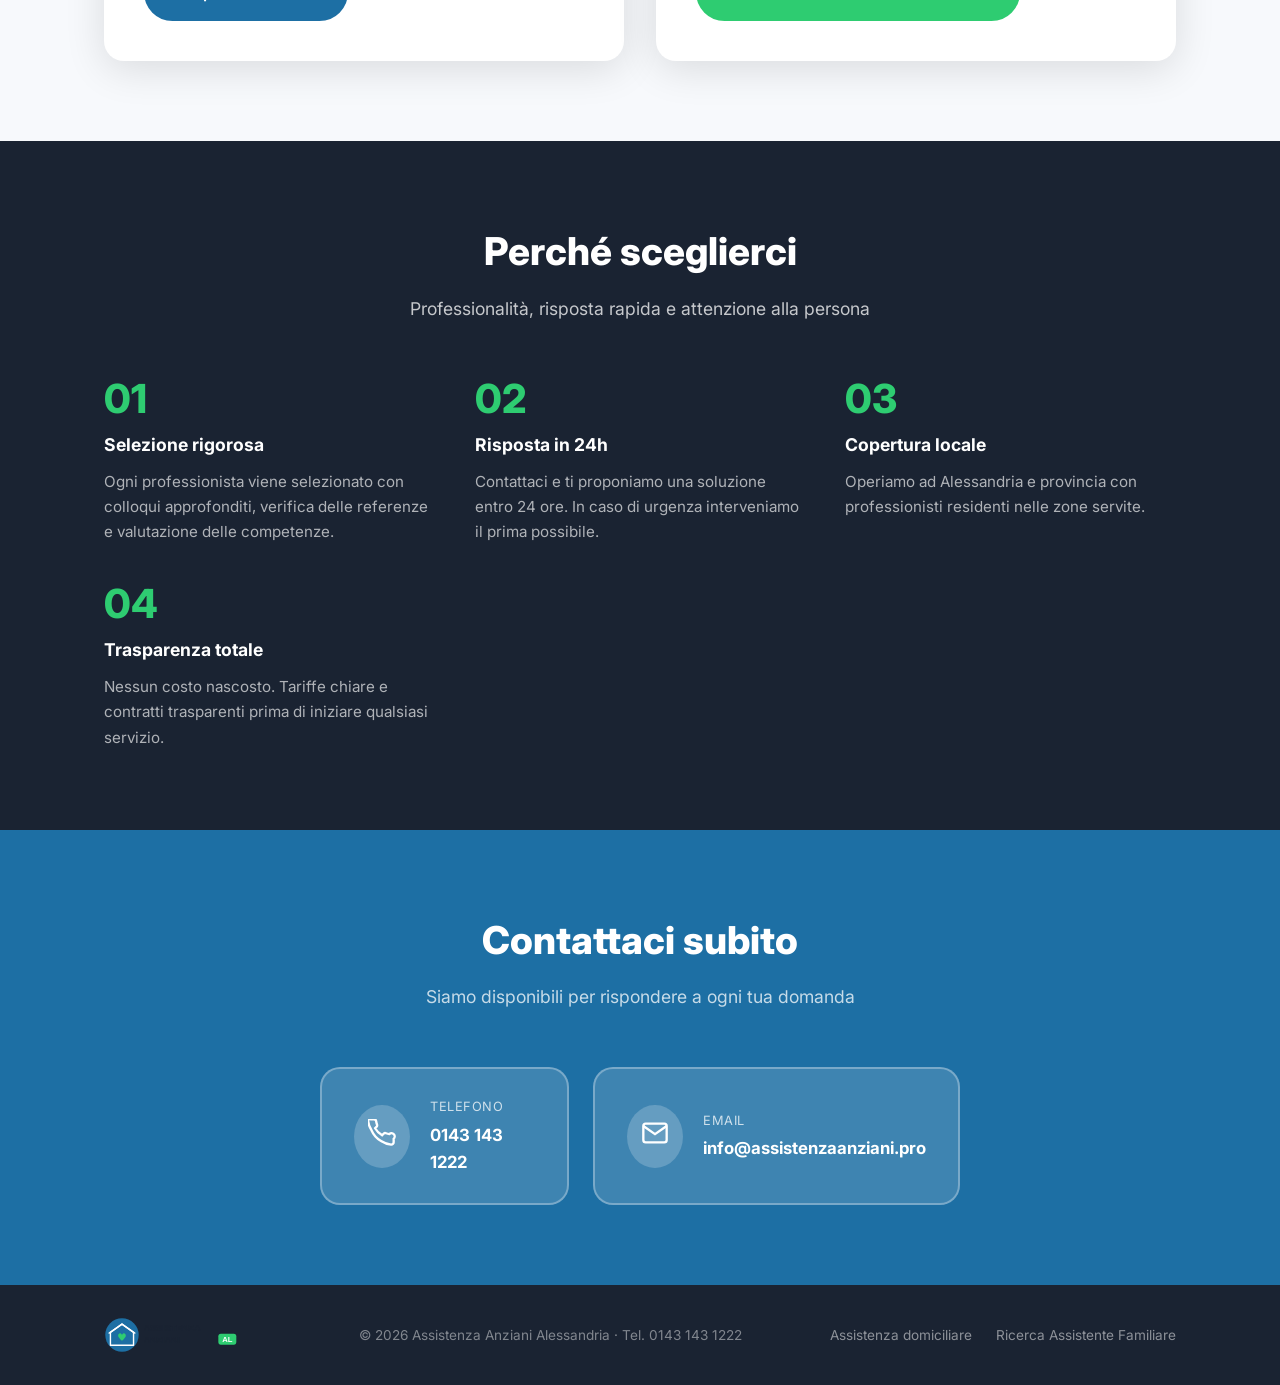
==== commit 80975a79: "Replace mobile with Tel. 0143 143 1222 in contacts and footer" ====
--- a/index.html
+++ b/index.html
@@ -6,7 +6,7 @@
   <title>Assistenza Anziani Alessandria — Cure Domiciliari e Badanti a Novi Ligure, Alessandria, Tortona</title>
   <meta name="description" content="Assistenza anziani ad Alessandria e provincia. Servizi di assistenza domiciliare professionale e ricerca assistenti familiari qualificati. Contattaci subito." />
   <meta name="keywords" content="assistenza anziani Alessandria, badante Alessandria, badante Tortona, cure domiciliari Alessandria" />
-  <link rel="canonical" href="https://assistenzaanzianialessandria.it/" />
+  <link rel="canonical" href="https://www.assistenzaanziani.pro/" />
   <meta property="og:title" content="Assistenza Anziani Alessandria" />
   <meta property="og:description" content="Assistenza domiciliare e assistenti familiari qualificati ad Alessandria e provincia." />
   <meta property="og:type" content="website" />
@@ -20,8 +20,8 @@
     "@type": "LocalBusiness",
     "name": "Assistenza Anziani Alessandria",
     "description": "Servizi di assistenza domiciliare e ricerca badanti ad Alessandria e provincia",
-    "telephone": "+393460007334",
-    "email": "ephadita@protonmail.com",
+    "telephone": "+390143143122",
+    "email": "info@assistenzaanziani.pro",
     "areaServed": ["Alessandria e provincia"],
     "serviceType": ["Assistenza domiciliare", "Assistente Familiare a ore", "Assistente Familiare convivente"]
   }
@@ -141,22 +141,22 @@
         <p>Siamo disponibili per rispondere a ogni tua domanda</p>
       </div>
       <div class="contact-grid">
-        <a href="tel:3460007334" class="contact-card">
+        <a href="tel:01431431222" class="contact-card">
           <div class="contact-icon">
             <svg width="28" height="28" viewBox="0 0 24 24" fill="none" stroke="currentColor" stroke-width="2"><path d="M22 16.92v3a2 2 0 01-2.18 2 19.79 19.79 0 01-8.63-3.07A19.5 19.5 0 013.07 9.81a19.79 19.79 0 01-3.07-8.67A2 2 0 012 .18h3a2 2 0 012 1.72c.127.96.361 1.903.7 2.81a2 2 0 01-.45 2.11L6.09 7.91a16 16 0 006 6l1.27-1.27a2 2 0 012.11-.45c.907.339 1.85.573 2.81.7A2 2 0 0122 16.92z"/></svg>
           </div>
           <div>
             <p class="contact-label">Telefono</p>
-            <p class="contact-value">346 000 7334</p>
+            <p class="contact-value">0143 143 1222</p>
           </div>
         </a>
-        <a href="mailto:ephadita@protonmail.com" class="contact-card">
+        <a href="mailto:info@assistenzaanziani.pro" class="contact-card">
           <div class="contact-icon">
             <svg width="28" height="28" viewBox="0 0 24 24" fill="none" stroke="currentColor" stroke-width="2"><path d="M4 4h16c1.1 0 2 .9 2 2v12c0 1.1-.9 2-2 2H4c-1.1 0-2-.9-2-2V6c0-1.1.9-2 2-2z"/><polyline points="22,6 12,13 2,6"/></svg>
           </div>
           <div>
             <p class="contact-label">Email</p>
-            <p class="contact-value">ephadita@protonmail.com</p>
+            <p class="contact-value">info@assistenzaanziani.pro</p>
           </div>
         </a>
       </div>
@@ -166,7 +166,7 @@
   <footer class="footer">
     <div class="container footer-inner">
       <img src="logo.svg" alt="Assistenza Anziani Alessandria" height="36" />
-      <p>© 2026 Assistenza Anziani Alessandria — Alessandria e provincia</p>
+      <p>© 2026 Assistenza Anziani Alessandria · Tel. 0143 143 1222</p>
       <div class="footer-links">
         <a href="assistenza-domiciliare.html">Assistenza domiciliare</a>
         <a href="badante.html">Ricerca Assistente Familiare</a>
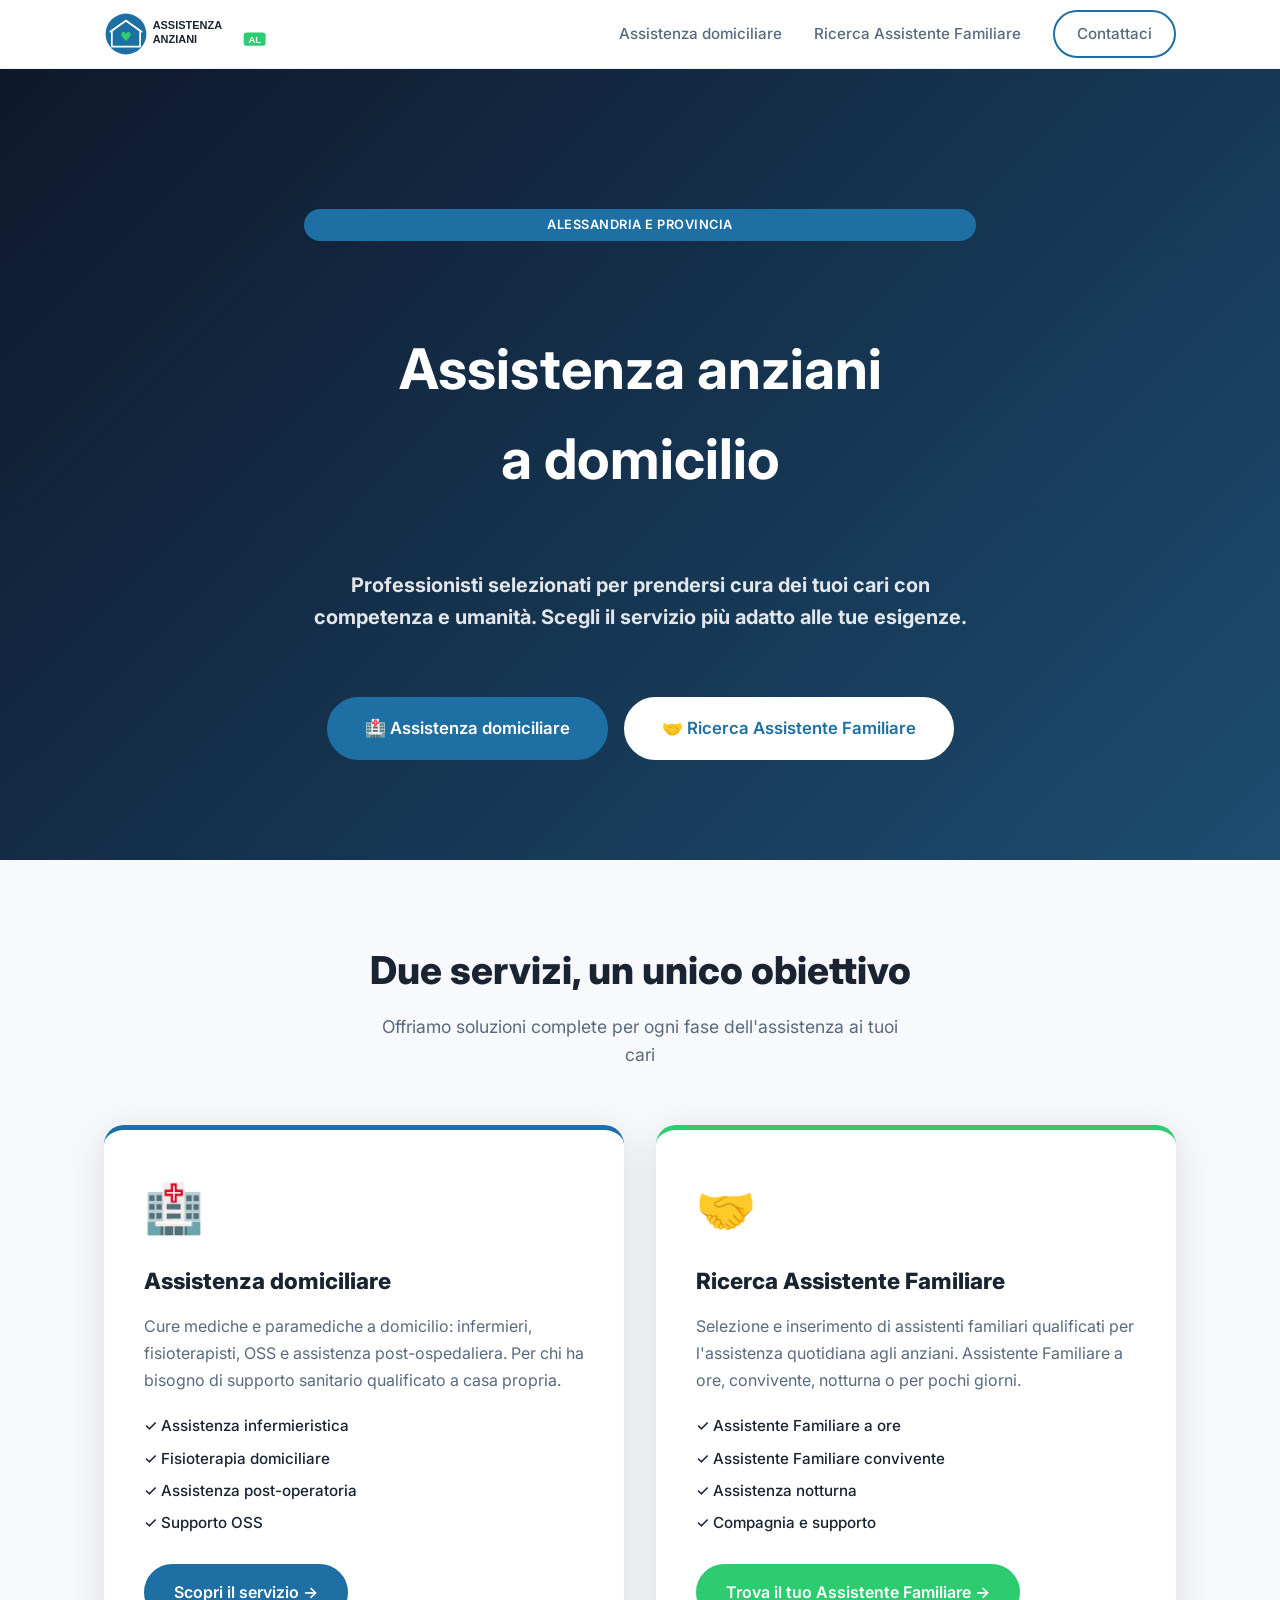
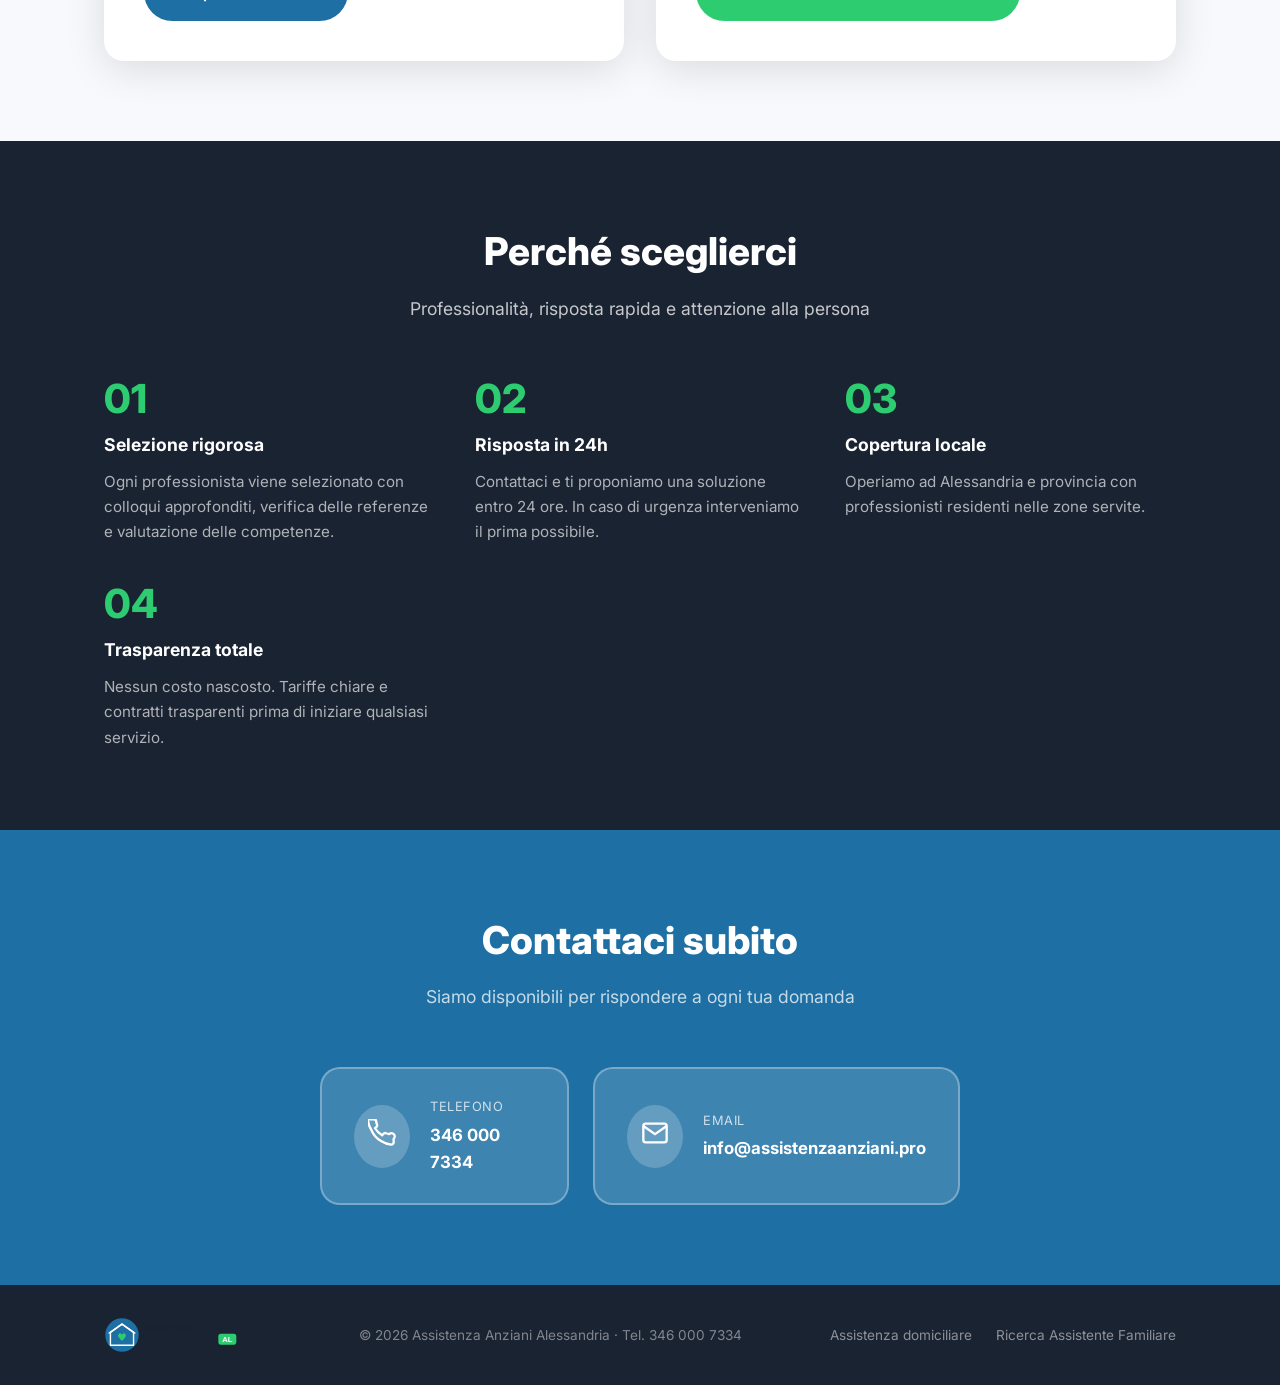
==== commit 03f2e949: "Update email to info@assistenzaanziani.pro and phone to 346 000 7334" ====
--- a/index.html
+++ b/index.html
@@ -20,7 +20,7 @@
     "@type": "LocalBusiness",
     "name": "Assistenza Anziani Alessandria",
     "description": "Servizi di assistenza domiciliare e ricerca badanti ad Alessandria e provincia",
-    "telephone": "+390143143122",
+    "telephone": "+393460007334",
     "email": "info@assistenzaanziani.pro",
     "areaServed": ["Alessandria e provincia"],
     "serviceType": ["Assistenza domiciliare", "Assistente Familiare a ore", "Assistente Familiare convivente"]
@@ -141,13 +141,13 @@
         <p>Siamo disponibili per rispondere a ogni tua domanda</p>
       </div>
       <div class="contact-grid">
-        <a href="tel:01431431222" class="contact-card">
+        <a href="tel:3460007334" class="contact-card">
           <div class="contact-icon">
             <svg width="28" height="28" viewBox="0 0 24 24" fill="none" stroke="currentColor" stroke-width="2"><path d="M22 16.92v3a2 2 0 01-2.18 2 19.79 19.79 0 01-8.63-3.07A19.5 19.5 0 013.07 9.81a19.79 19.79 0 01-3.07-8.67A2 2 0 012 .18h3a2 2 0 012 1.72c.127.96.361 1.903.7 2.81a2 2 0 01-.45 2.11L6.09 7.91a16 16 0 006 6l1.27-1.27a2 2 0 012.11-.45c.907.339 1.85.573 2.81.7A2 2 0 0122 16.92z"/></svg>
           </div>
           <div>
             <p class="contact-label">Telefono</p>
-            <p class="contact-value">0143 143 1222</p>
+            <p class="contact-value">346 000 7334</p>
           </div>
         </a>
         <a href="mailto:info@assistenzaanziani.pro" class="contact-card">
@@ -166,7 +166,7 @@
   <footer class="footer">
     <div class="container footer-inner">
       <img src="logo.svg" alt="Assistenza Anziani Alessandria" height="36" />
-      <p>© 2026 Assistenza Anziani Alessandria · Tel. 0143 143 1222</p>
+      <p>© 2026 Assistenza Anziani Alessandria · Tel. 346 000 7334</p>
       <div class="footer-links">
         <a href="assistenza-domiciliare.html">Assistenza domiciliare</a>
         <a href="badante.html">Ricerca Assistente Familiare</a>
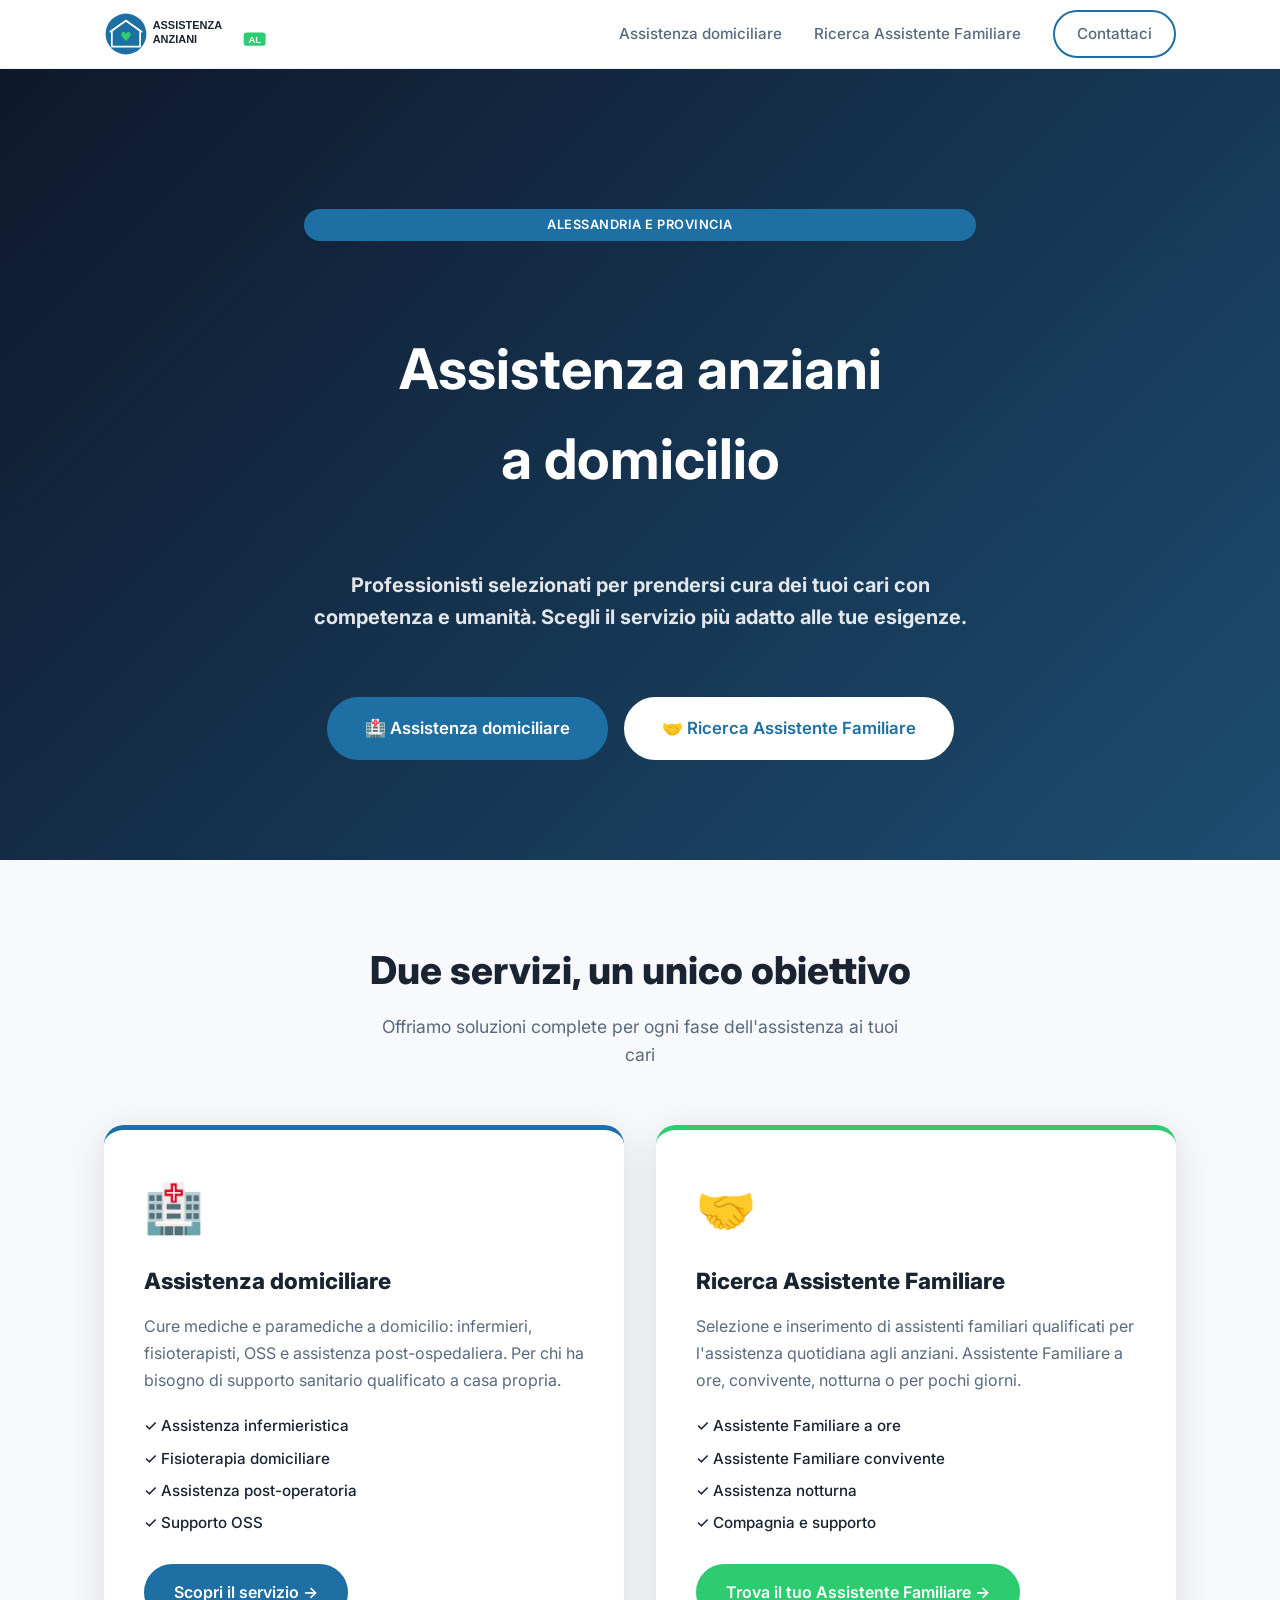
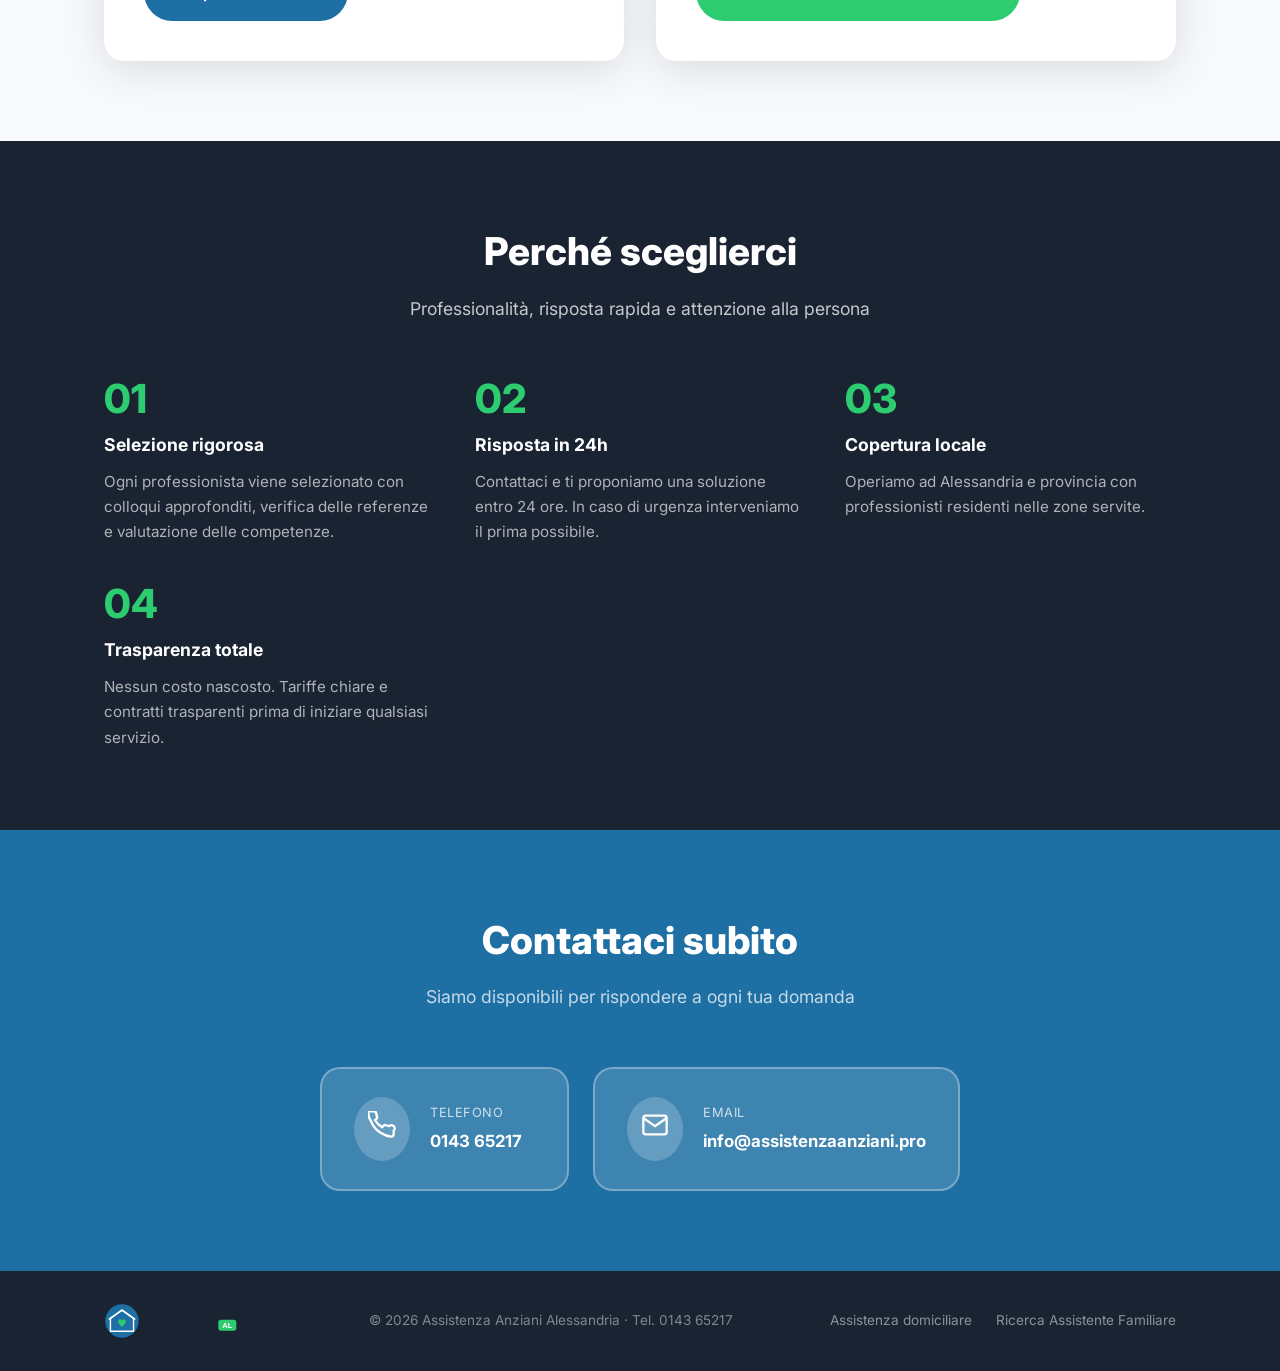
==== commit ff1212fc: "Update phone to 0143 65217" ====
--- a/index.html
+++ b/index.html
@@ -20,7 +20,7 @@
     "@type": "LocalBusiness",
     "name": "Assistenza Anziani Alessandria",
     "description": "Servizi di assistenza domiciliare e ricerca badanti ad Alessandria e provincia",
-    "telephone": "+393460007334",
+    "telephone": "+390143652170",
     "email": "info@assistenzaanziani.pro",
     "areaServed": ["Alessandria e provincia"],
     "serviceType": ["Assistenza domiciliare", "Assistente Familiare a ore", "Assistente Familiare convivente"]
@@ -141,13 +141,13 @@
         <p>Siamo disponibili per rispondere a ogni tua domanda</p>
       </div>
       <div class="contact-grid">
-        <a href="tel:3460007334" class="contact-card">
+        <a href="tel:014365217" class="contact-card">
           <div class="contact-icon">
             <svg width="28" height="28" viewBox="0 0 24 24" fill="none" stroke="currentColor" stroke-width="2"><path d="M22 16.92v3a2 2 0 01-2.18 2 19.79 19.79 0 01-8.63-3.07A19.5 19.5 0 013.07 9.81a19.79 19.79 0 01-3.07-8.67A2 2 0 012 .18h3a2 2 0 012 1.72c.127.96.361 1.903.7 2.81a2 2 0 01-.45 2.11L6.09 7.91a16 16 0 006 6l1.27-1.27a2 2 0 012.11-.45c.907.339 1.85.573 2.81.7A2 2 0 0122 16.92z"/></svg>
           </div>
           <div>
             <p class="contact-label">Telefono</p>
-            <p class="contact-value">346 000 7334</p>
+            <p class="contact-value">0143 65217</p>
           </div>
         </a>
         <a href="mailto:info@assistenzaanziani.pro" class="contact-card">
@@ -166,7 +166,7 @@
   <footer class="footer">
     <div class="container footer-inner">
       <img src="logo.svg" alt="Assistenza Anziani Alessandria" height="36" />
-      <p>© 2026 Assistenza Anziani Alessandria · Tel. 346 000 7334</p>
+      <p>© 2026 Assistenza Anziani Alessandria · Tel. 0143 65217</p>
       <div class="footer-links">
         <a href="assistenza-domiciliare.html">Assistenza domiciliare</a>
         <a href="badante.html">Ricerca Assistente Familiare</a>
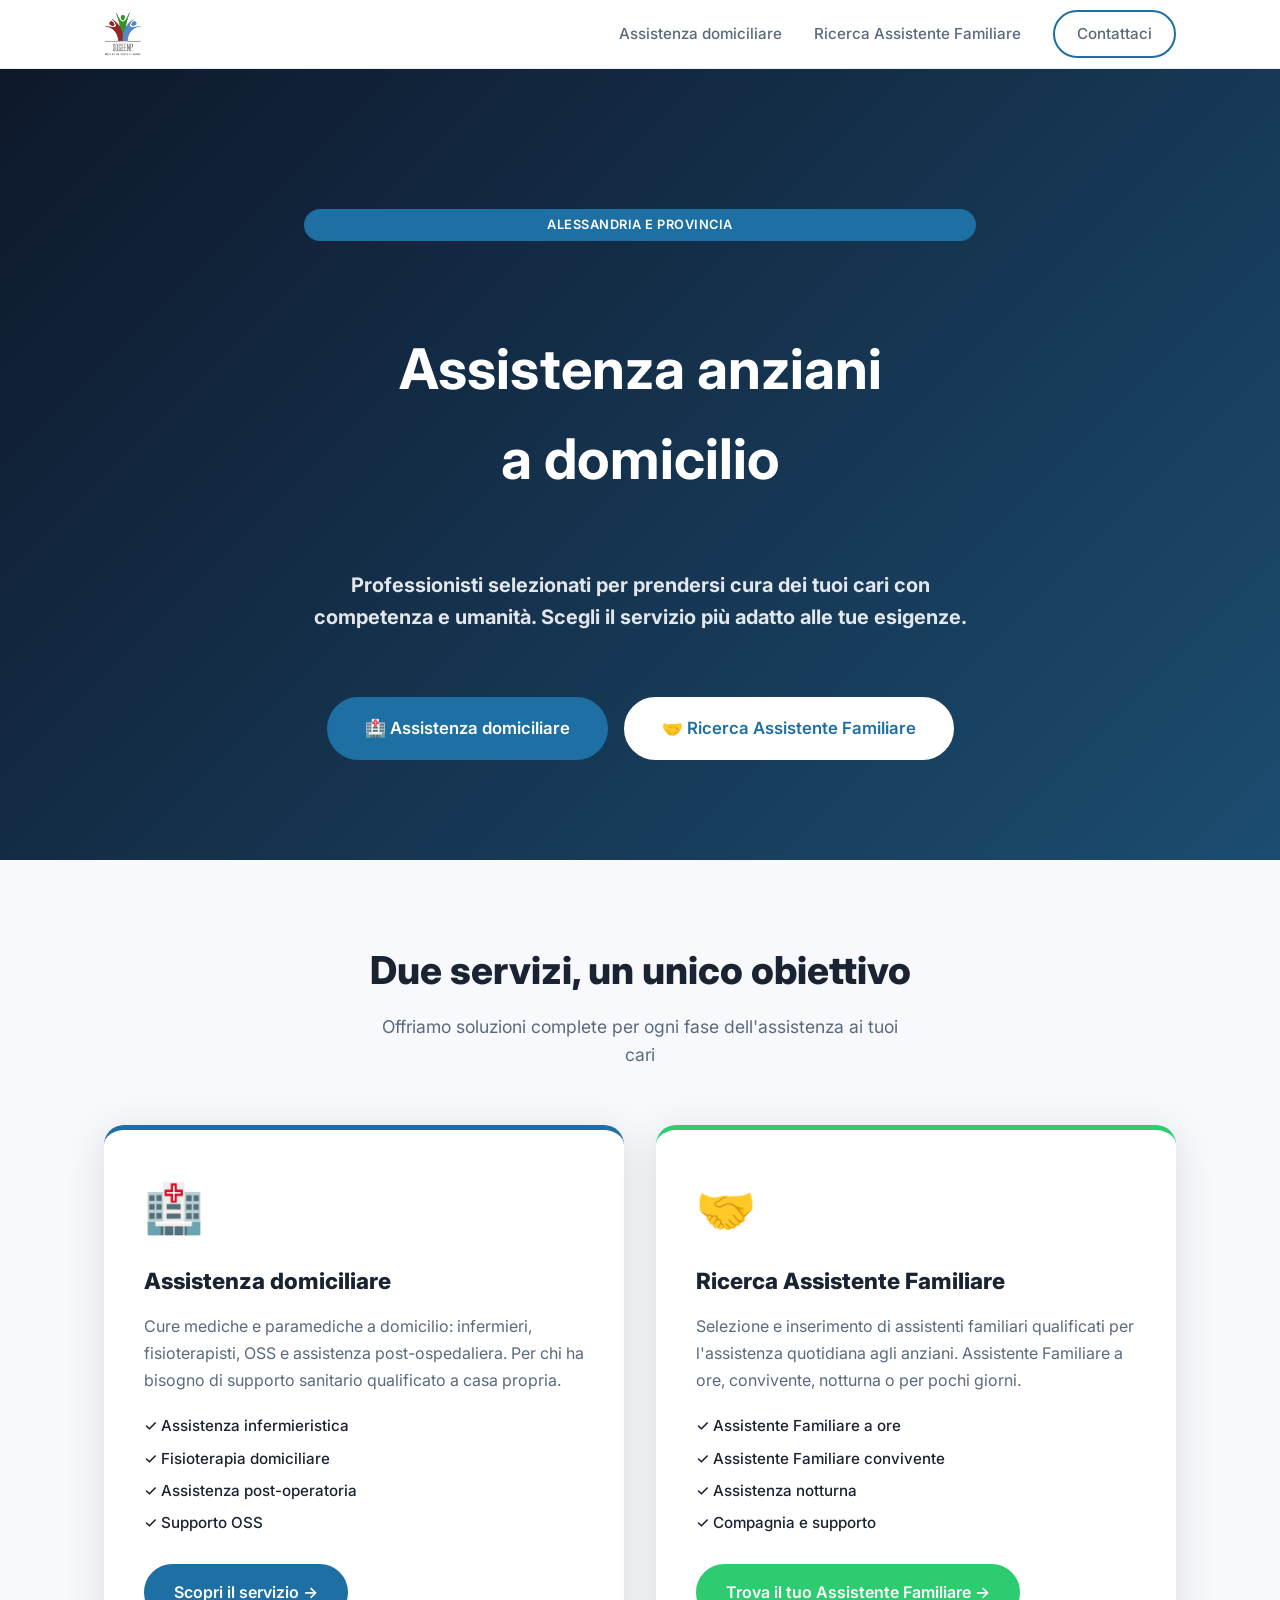
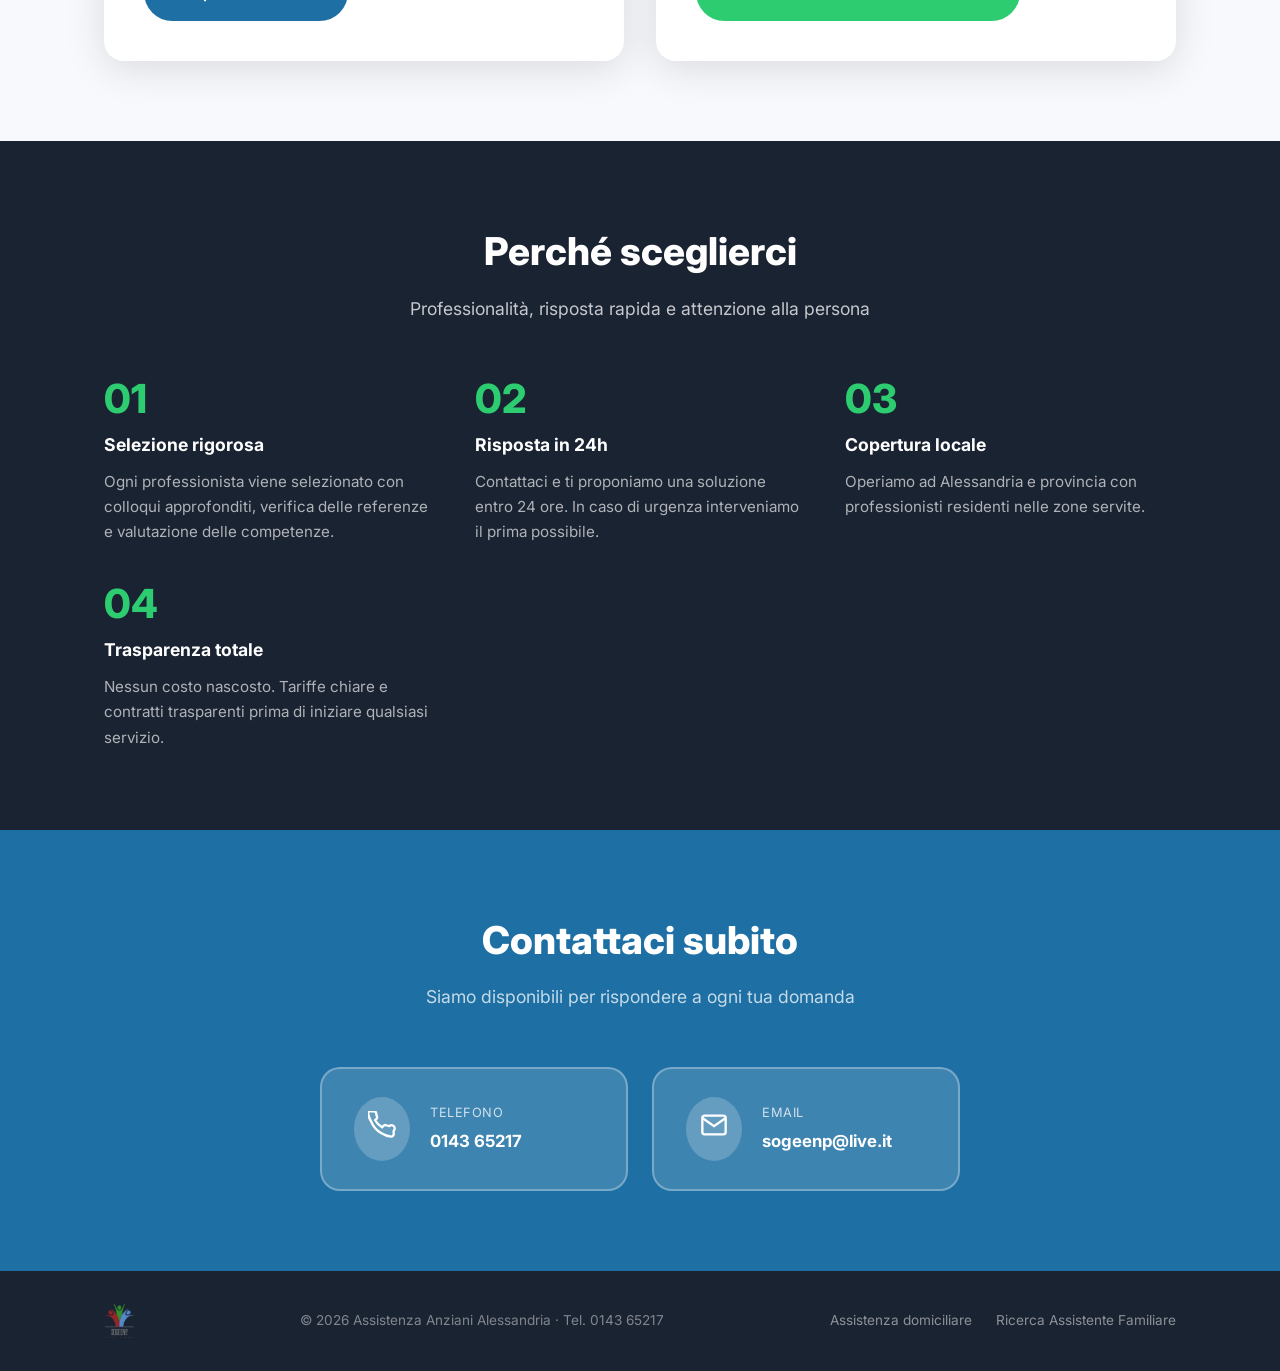
==== commit 9cfd0b35: "Replace logo with SOGEENP logo, update email to sogeenp@live.it" ====
--- a/index.html
+++ b/index.html
@@ -21,7 +21,7 @@
     "name": "Assistenza Anziani Alessandria",
     "description": "Servizi di assistenza domiciliare e ricerca badanti ad Alessandria e provincia",
     "telephone": "+390143652170",
-    "email": "info@assistenzaanziani.pro",
+    "email": "sogeenp@live.it",
     "areaServed": ["Alessandria e provincia"],
     "serviceType": ["Assistenza domiciliare", "Assistente Familiare a ore", "Assistente Familiare convivente"]
   }
@@ -31,7 +31,7 @@
 
   <header class="navbar">
     <div class="container nav-inner">
-      <a href="index.html" class="logo-img"><img src="logo.svg" alt="Assistenza Anziani Alessandria" height="44" /></a>
+      <a href="index.html" class="logo-img"><img src="logo-sogeenp.png" alt="Assistenza Anziani Alessandria" height="44" /></a>
       <nav class="nav-links">
         <a href="assistenza-domiciliare.html">Assistenza domiciliare</a>
         <a href="badante.html">Ricerca Assistente Familiare</a>
@@ -150,13 +150,13 @@
             <p class="contact-value">0143 65217</p>
           </div>
         </a>
-        <a href="mailto:info@assistenzaanziani.pro" class="contact-card">
+        <a href="mailto:sogeenp@live.it" class="contact-card">
           <div class="contact-icon">
             <svg width="28" height="28" viewBox="0 0 24 24" fill="none" stroke="currentColor" stroke-width="2"><path d="M4 4h16c1.1 0 2 .9 2 2v12c0 1.1-.9 2-2 2H4c-1.1 0-2-.9-2-2V6c0-1.1.9-2 2-2z"/><polyline points="22,6 12,13 2,6"/></svg>
           </div>
           <div>
             <p class="contact-label">Email</p>
-            <p class="contact-value">info@assistenzaanziani.pro</p>
+            <p class="contact-value">sogeenp@live.it</p>
           </div>
         </a>
       </div>
@@ -165,7 +165,7 @@
 
   <footer class="footer">
     <div class="container footer-inner">
-      <img src="logo.svg" alt="Assistenza Anziani Alessandria" height="36" />
+      <img src="logo-sogeenp.png" alt="Assistenza Anziani Alessandria" height="36" />
       <p>© 2026 Assistenza Anziani Alessandria · Tel. 0143 65217</p>
       <div class="footer-links">
         <a href="assistenza-domiciliare.html">Assistenza domiciliare</a>
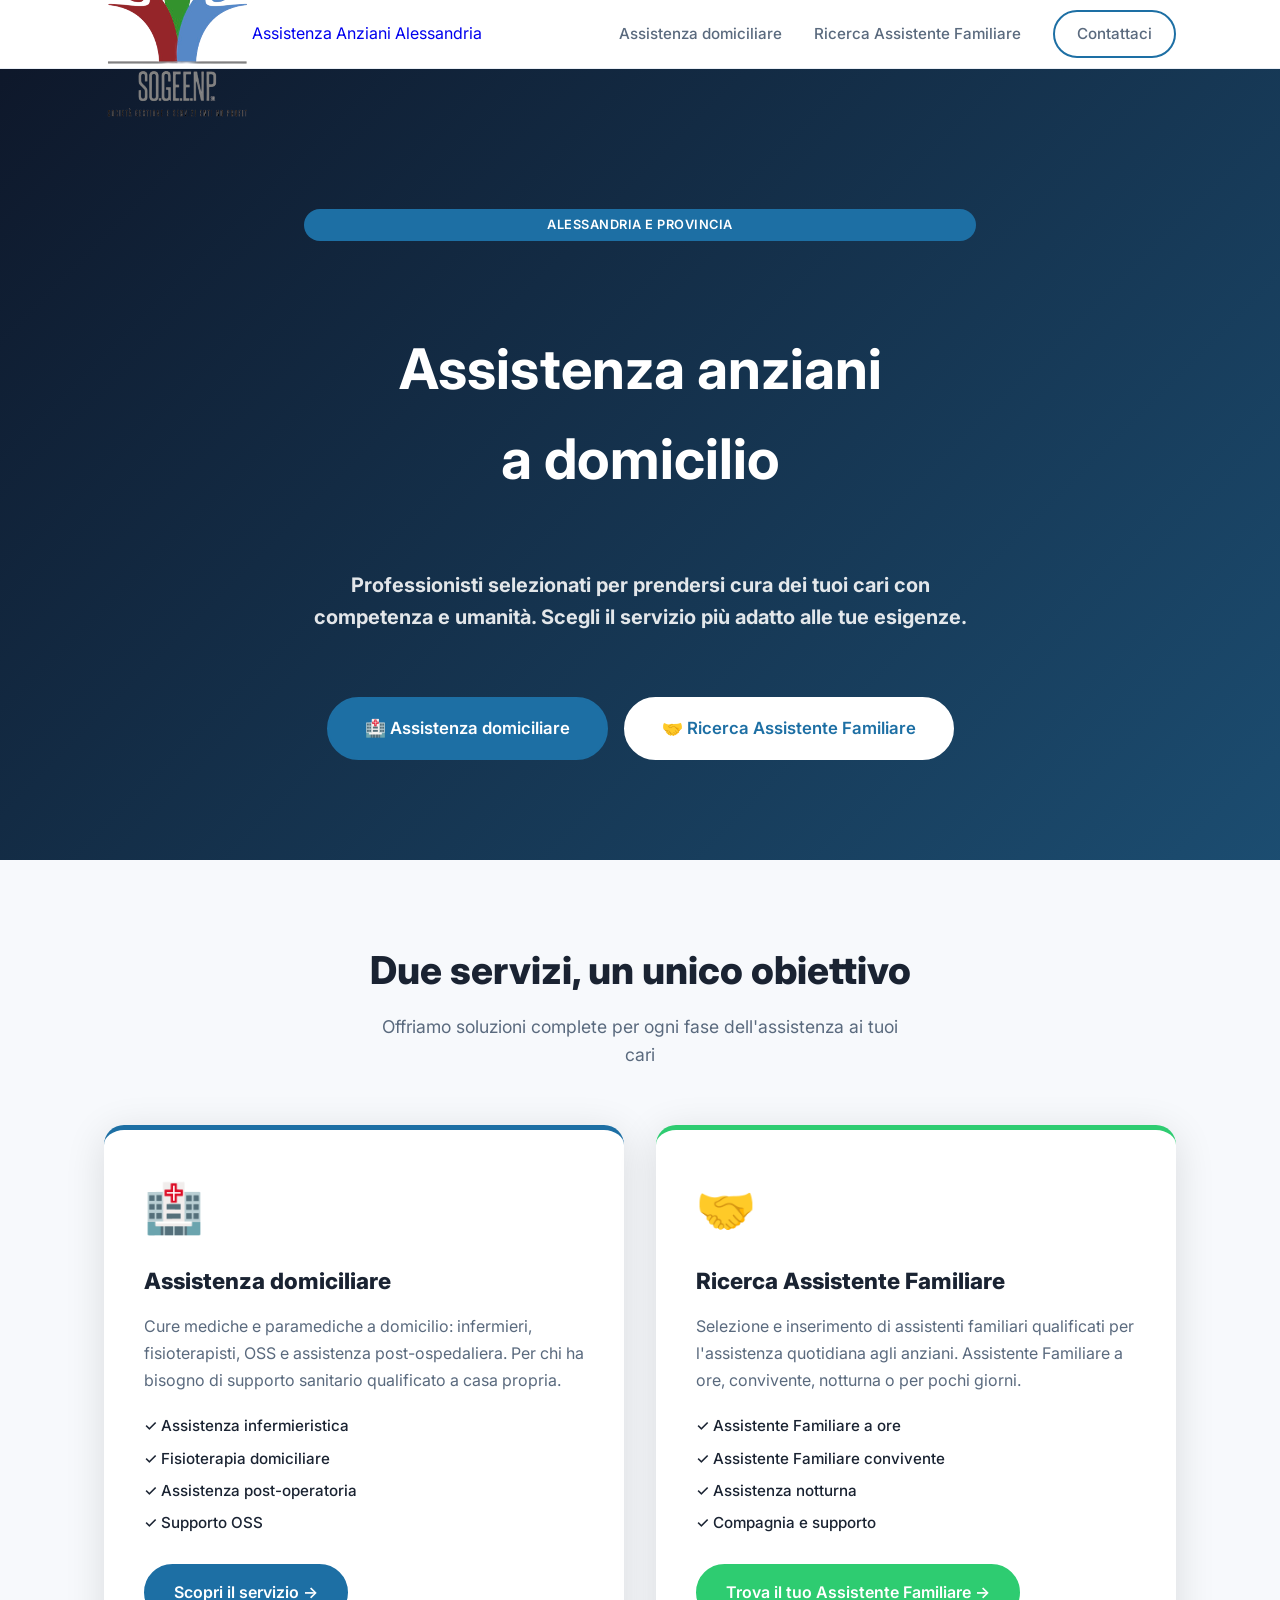
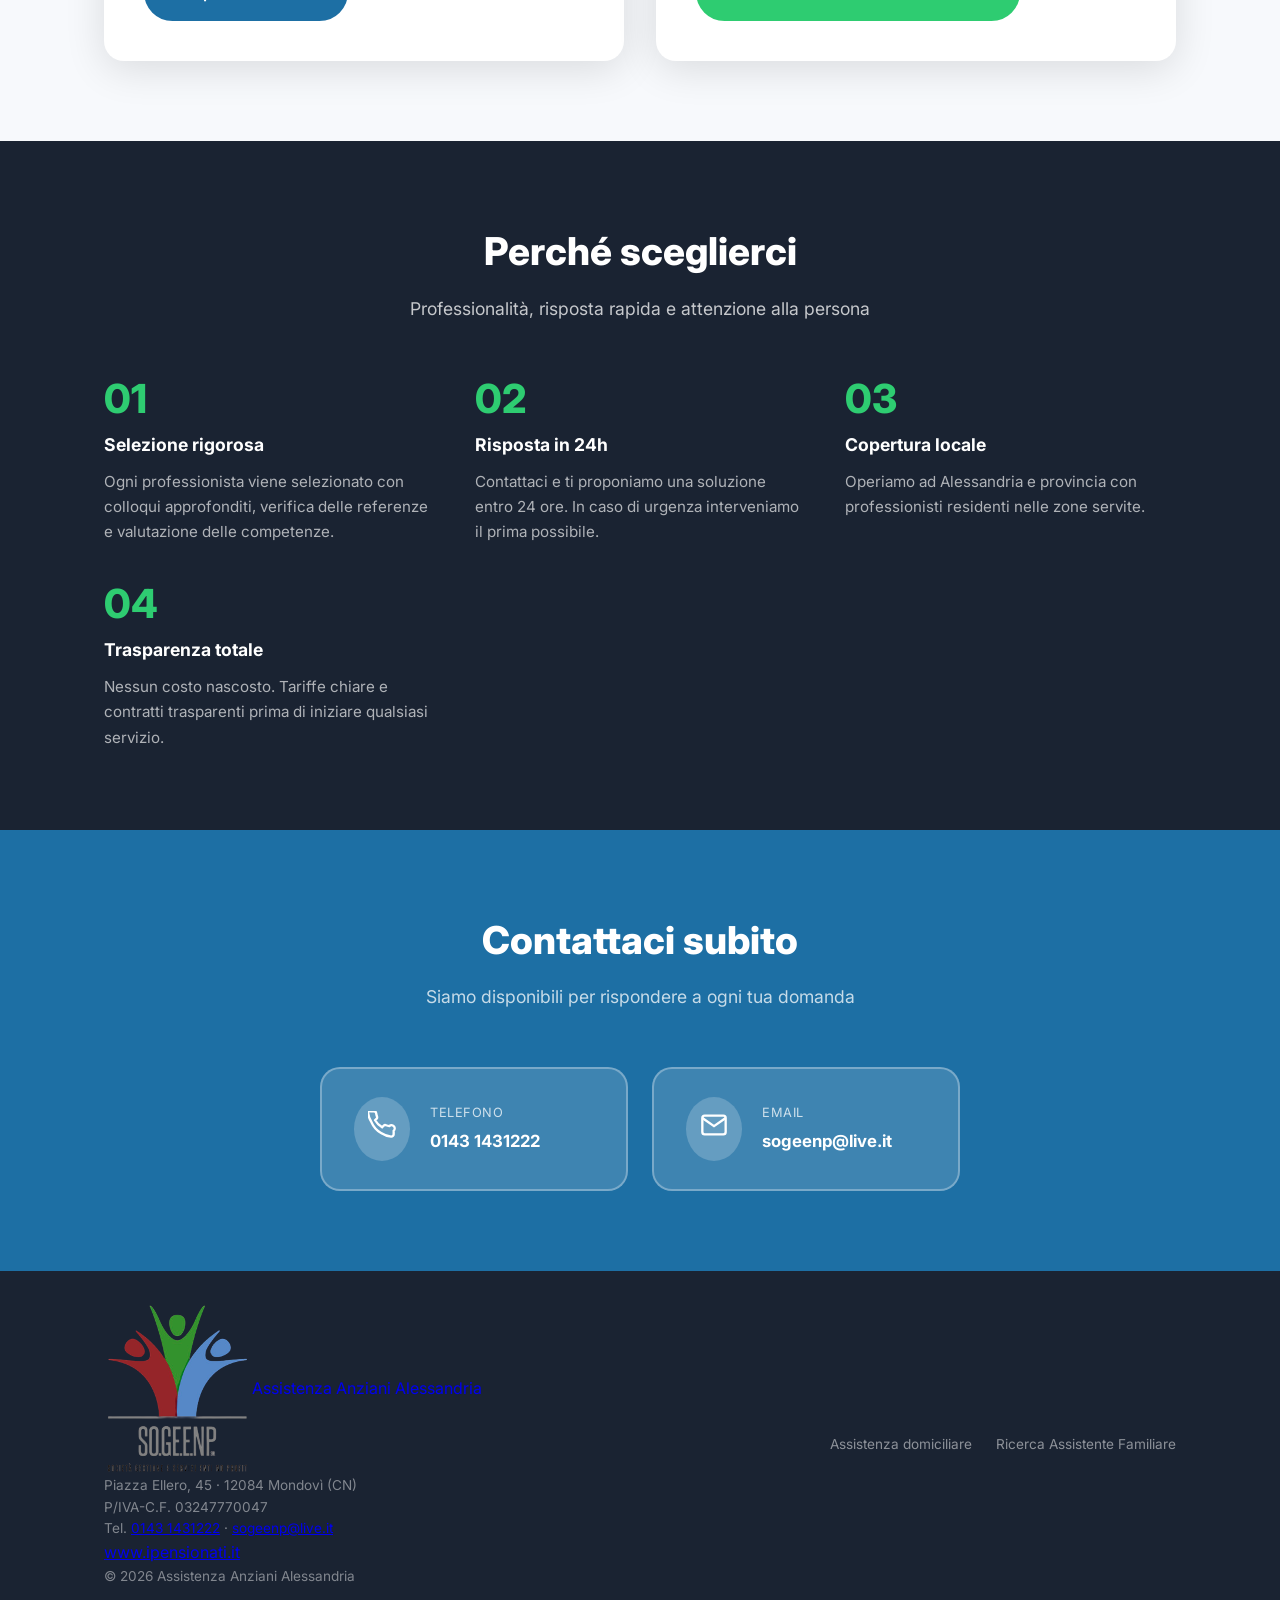
==== commit 913c6c6d: "Update phone number to 0143 1431222 across all pages Co-Authored-By: Claude Sonnet 4.6 <noreply@anth" ====
--- a/index.html
+++ b/index.html
@@ -20,7 +20,7 @@
     "@type": "LocalBusiness",
     "name": "Assistenza Anziani Alessandria",
     "description": "Servizi di assistenza domiciliare e ricerca badanti ad Alessandria e provincia",
-    "telephone": "+390143652170",
+    "telephone": "+3901431431222",
     "email": "sogeenp@live.it",
     "areaServed": ["Alessandria e provincia"],
     "serviceType": ["Assistenza domiciliare", "Assistente Familiare a ore", "Assistente Familiare convivente"]
@@ -31,7 +31,13 @@
 
   <header class="navbar">
     <div class="container nav-inner">
-      <a href="index.html" class="logo-img"><img src="logo-sogeenp.png" alt="Assistenza Anziani Alessandria" height="44" /></a>
+      <a href="index.html" class="logo-img">
+          <img src="logo-sogeenp.png" alt="" class="logo-mark" />
+          <div class="logo-wordmark">
+            <span class="logo-name">Assistenza Anziani</span>
+            <span class="logo-sub">Alessandria</span>
+          </div>
+        </a>
       <nav class="nav-links">
         <a href="assistenza-domiciliare.html">Assistenza domiciliare</a>
         <a href="badante.html">Ricerca Assistente Familiare</a>
@@ -141,13 +147,13 @@
         <p>Siamo disponibili per rispondere a ogni tua domanda</p>
       </div>
       <div class="contact-grid">
-        <a href="tel:014365217" class="contact-card">
+        <a href="tel:01431431222" class="contact-card">
           <div class="contact-icon">
             <svg width="28" height="28" viewBox="0 0 24 24" fill="none" stroke="currentColor" stroke-width="2"><path d="M22 16.92v3a2 2 0 01-2.18 2 19.79 19.79 0 01-8.63-3.07A19.5 19.5 0 013.07 9.81a19.79 19.79 0 01-3.07-8.67A2 2 0 012 .18h3a2 2 0 012 1.72c.127.96.361 1.903.7 2.81a2 2 0 01-.45 2.11L6.09 7.91a16 16 0 006 6l1.27-1.27a2 2 0 012.11-.45c.907.339 1.85.573 2.81.7A2 2 0 0122 16.92z"/></svg>
           </div>
           <div>
             <p class="contact-label">Telefono</p>
-            <p class="contact-value">0143 65217</p>
+            <p class="contact-value">0143 1431222</p>
           </div>
         </a>
         <a href="mailto:sogeenp@live.it" class="contact-card">
@@ -165,11 +171,27 @@
 
   <footer class="footer">
     <div class="container footer-inner">
-      <img src="logo-sogeenp.png" alt="Assistenza Anziani Alessandria" height="36" />
-      <p>© 2026 Assistenza Anziani Alessandria · Tel. 0143 65217</p>
-      <div class="footer-links">
-        <a href="assistenza-domiciliare.html">Assistenza domiciliare</a>
-        <a href="badante.html">Ricerca Assistente Familiare</a>
+      <div class="footer-brand">
+        <a href="index.html" class="logo-img">
+          <img src="logo-sogeenp.png" alt="" class="logo-mark" />
+          <div class="logo-wordmark">
+            <span class="logo-name">Assistenza Anziani</span>
+            <span class="logo-sub">Alessandria</span>
+          </div>
+        </a>
+        <div class="footer-info">
+          <p>Piazza Ellero, 45 · 12084 Mondovì (CN)</p>
+          <p>P/IVA-C.F. 03247770047</p>
+          <p>Tel. <a href="tel:01431431222">0143 1431222</a> · <a href="mailto:sogeenp@live.it">sogeenp@live.it</a></p>
+          <a href="https://www.ipensionati.it" target="_blank" rel="noopener">www.ipensionati.it</a>
+          <p class="footer-copy">© 2026 Assistenza Anziani Alessandria</p>
+        </div>
+      </div>
+      <div class="footer-nav">
+        <div class="footer-links">
+          <a href="assistenza-domiciliare.html">Assistenza domiciliare</a>
+          <a href="badante.html">Ricerca Assistente Familiare</a>
+        </div>
       </div>
     </div>
   </footer>
